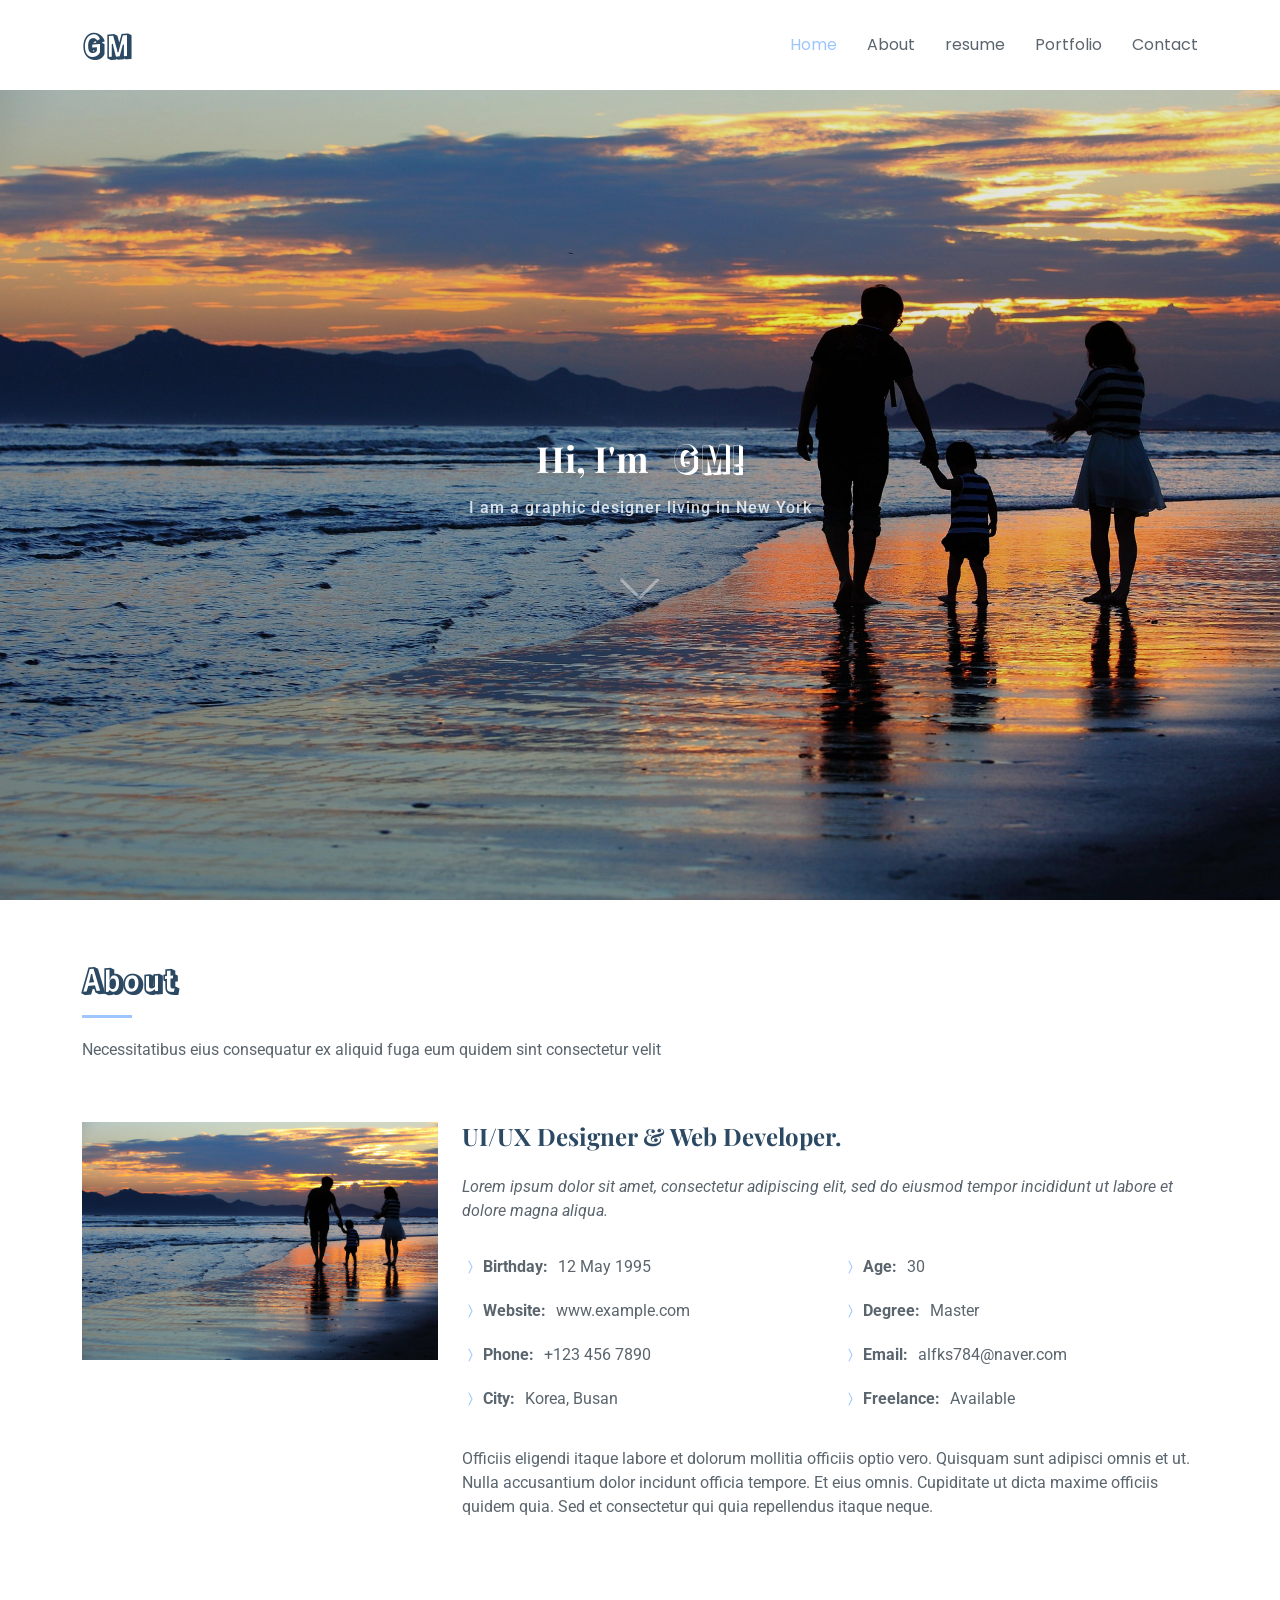
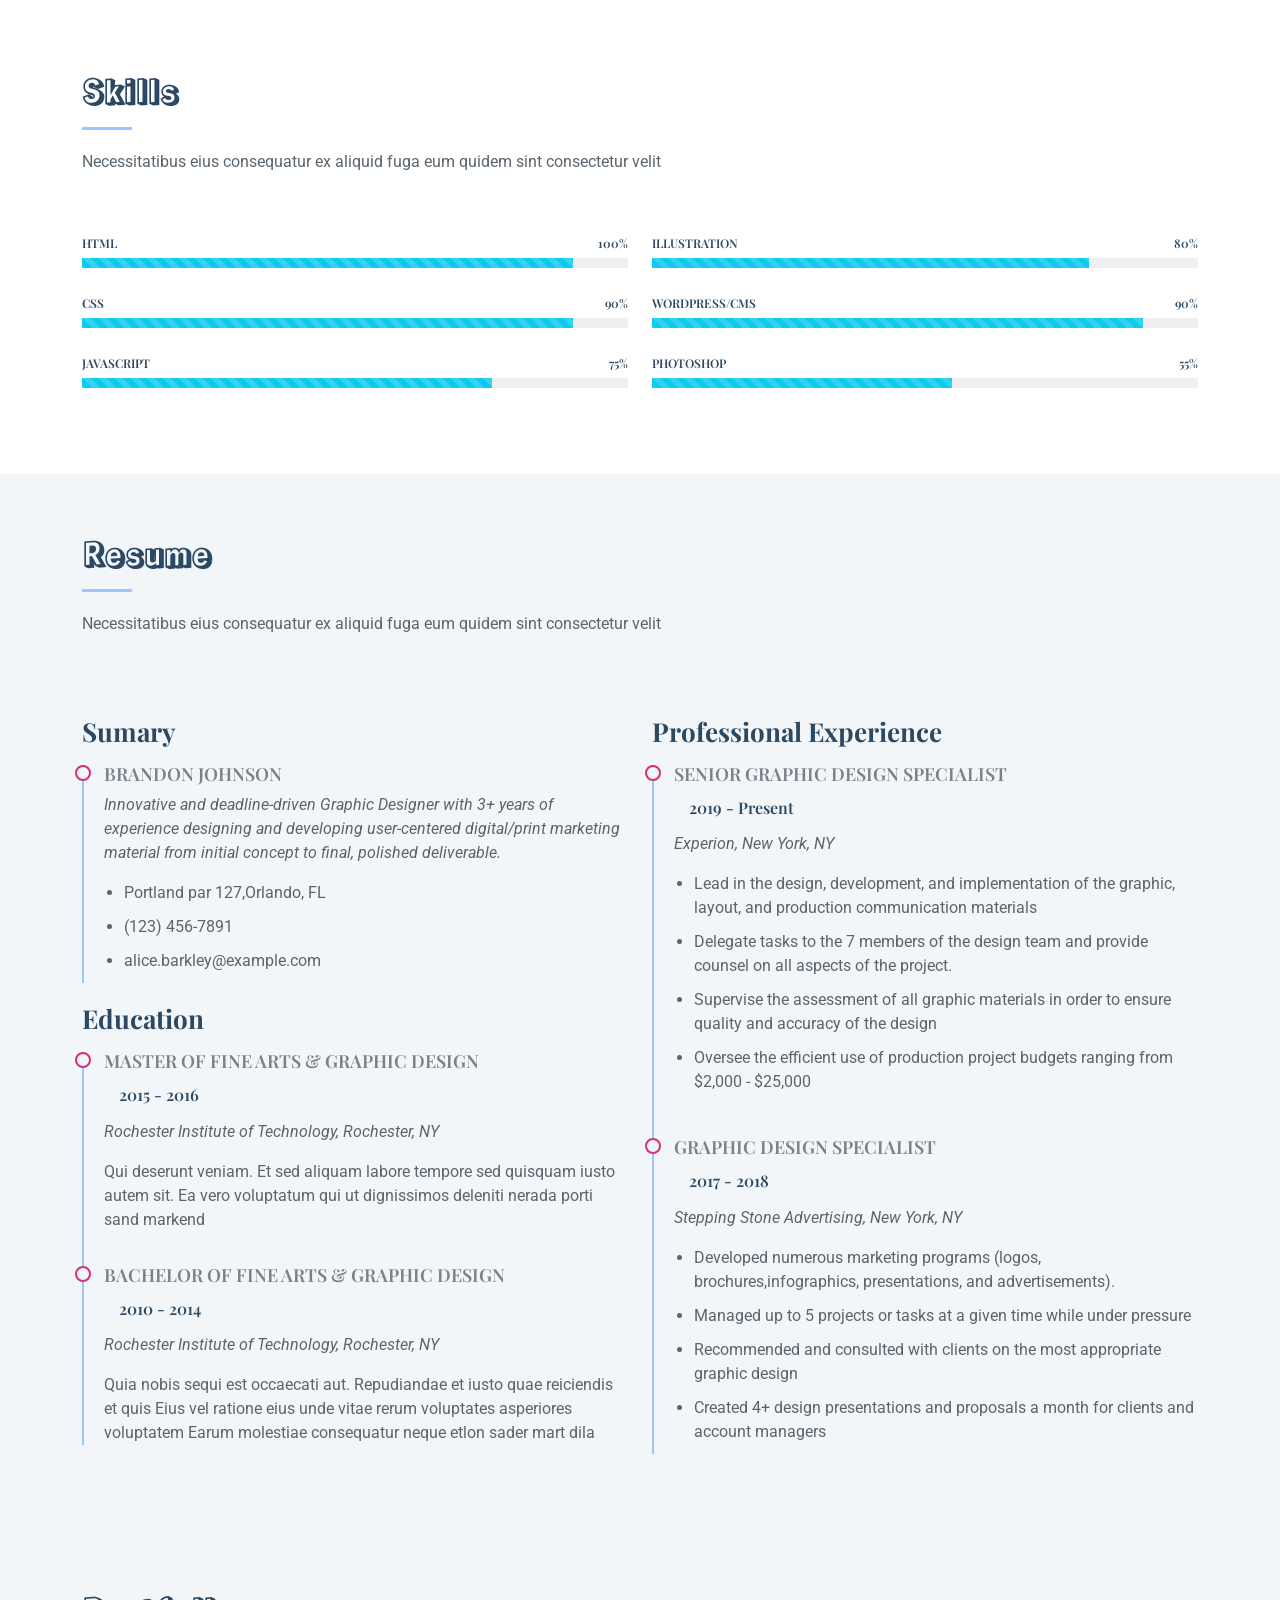
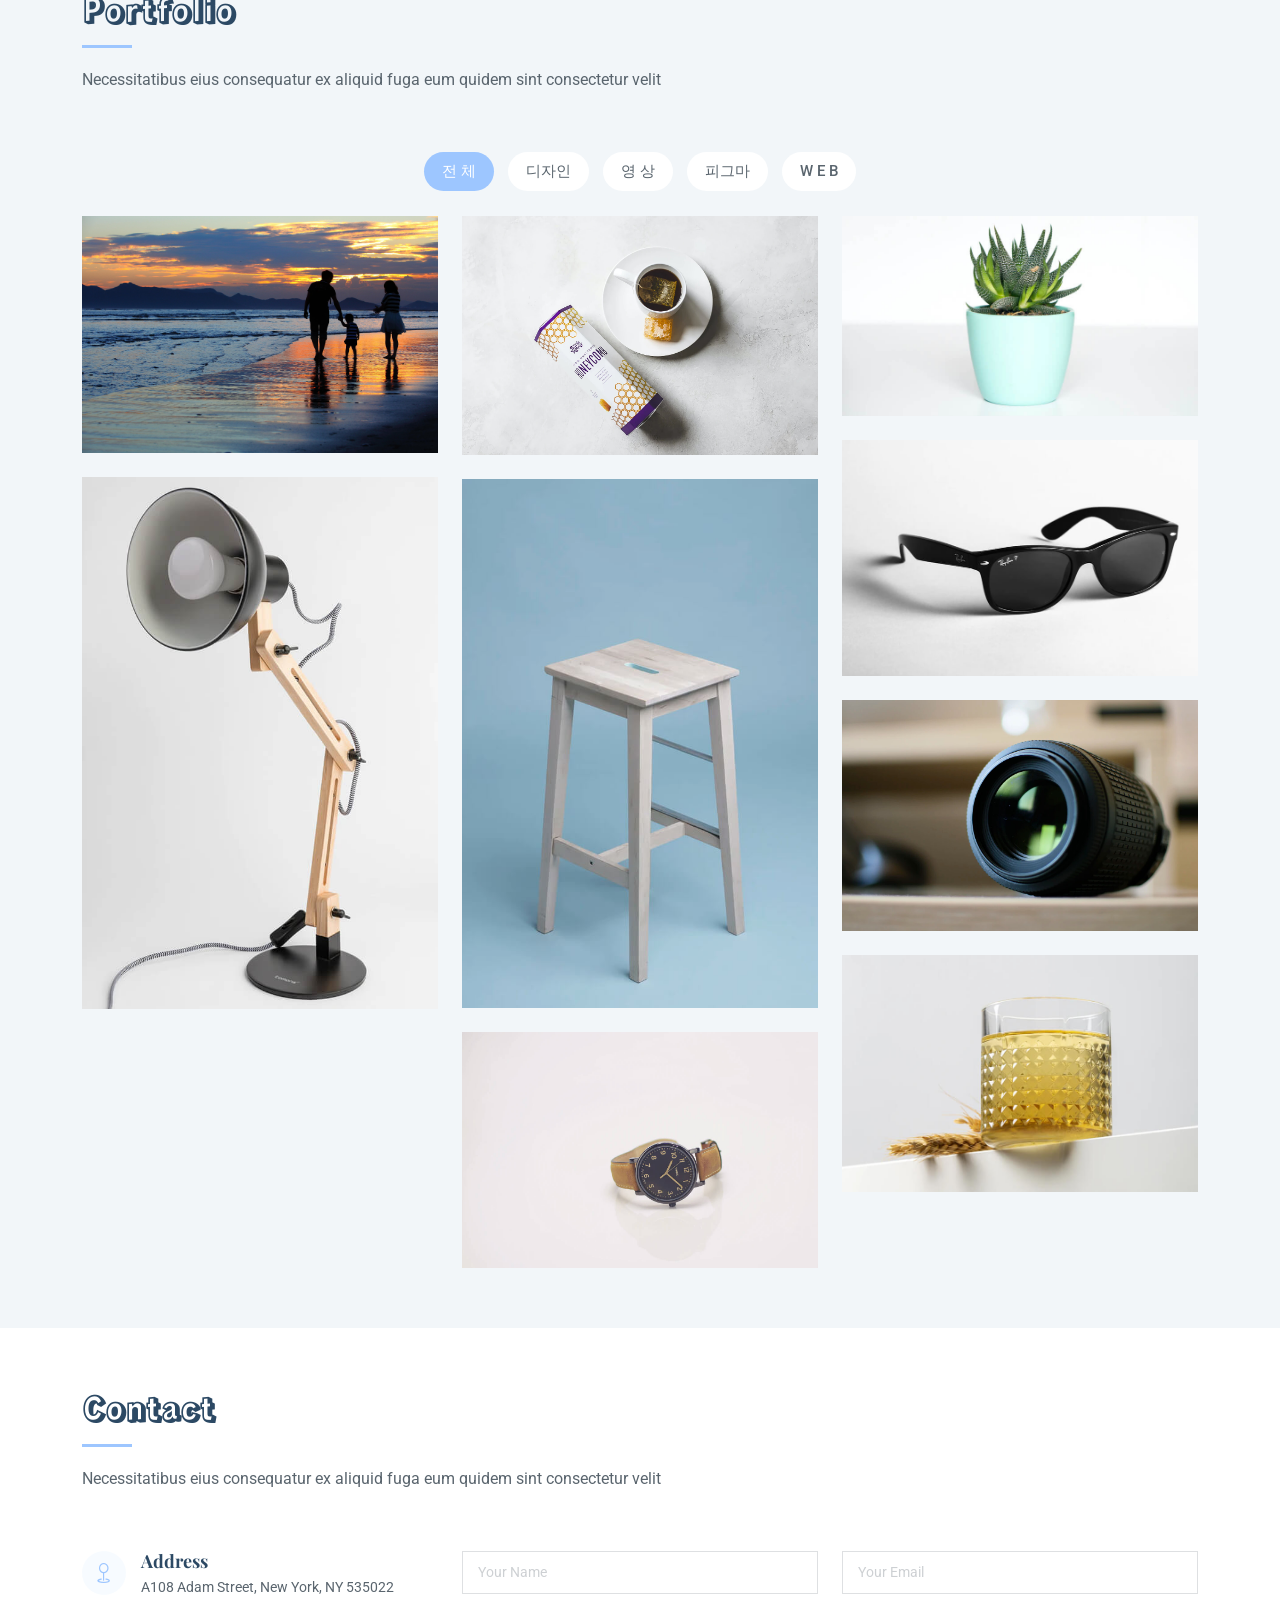
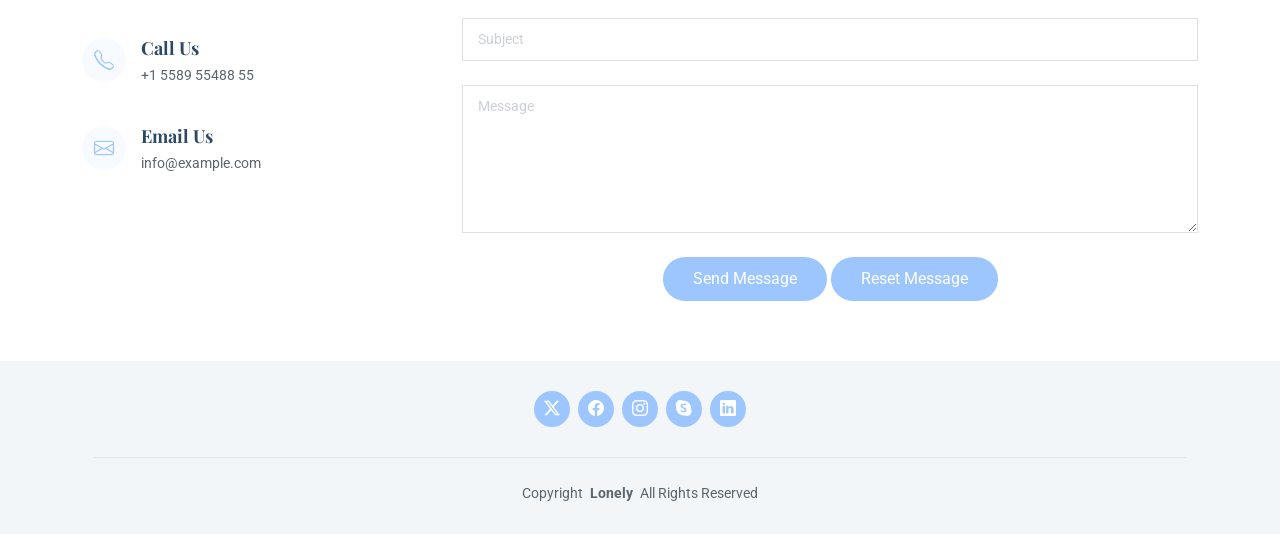
==== index.html @ bc147815 "Portfolio Portfolio" ====
<!DOCTYPE html>
<html lang="ko">

<head>
  <meta charset="utf-8">
  <meta content="width=device-width, initial-scale=1.0" name="viewport">

  <title>GM_Portfolio</title>
  <meta name="author" content="구미란">
  <meta name="description" content="안녕하세요. 디자인 영상 전문입니다.">
  <meta name="keywords" content="포트폴리오, html, css, 영상">
  <meta name="robots" content="noindex, nofollow">

  <!-- Favicons -->
  <link href="assets/img/favicon.ico" rel="icon">
  <link href="assets/img/apple-touch-icon.png" rel="apple-touch-icon">

  <!-- Fonts -->
  <link href="https://fonts.googleapis.com" rel="preconnect">
  <link href="https://fonts.gstatic.com" rel="preconnect" crossorigin>
  <link href="https://fonts.googleapis.com/css2?family=Roboto:ital,wght@0,100;0,300;0,400;0,500;0,700;0,900;1,100;1,300;1,400;1,500;1,700;1,900&family=Poppins:ital,wght@0,100;0,200;0,300;0,400;0,500;0,600;0,700;0,800;0,900;1,100;1,200;1,300;1,400;1,500;1,600;1,700;1,800;1,900&family=Playfair+Display:ital,wght@0,400;0,500;0,600;0,700;0,800;0,900;1,400;1,500;1,600;1,700;1,800;1,900&display=swap" rel="stylesheet">

  <!-- Vendor CSS Files -->
  <link href="assets/vendor/bootstrap/css/bootstrap.min.css" rel="stylesheet">
  <link href="assets/vendor/bootstrap-icons/bootstrap-icons.css" rel="stylesheet">
  <link href="assets/vendor/aos/aos.css" rel="stylesheet">
  <link href="assets/vendor/glightbox/css/glightbox.min.css" rel="stylesheet">
  <link href="assets/vendor/swiper/swiper-bundle.min.css" rel="stylesheet">

  <!-- Main CSS File -->
  <link href="assets/css/main.css" rel="stylesheet">

  
</head>

<body class="index-page">

  <header id="header" class="header d-flex align-items-center sticky-top">
    <div class="container-fluid container-xl position-relative d-flex align-items-center justify-content-between">

      <a href="index.html" class="logo d-flex align-items-center">
        <!-- Uncomment the line below if you also wish to use an image logo -->
        <!-- <img src="assets/img/logo.png" alt=""> -->
        <h1 class="sitename  rampart-one-regular-rm">GM</h1>
      </a>

      <nav id="navmenu" class="navmenu">
        <ul>
          <li><a href="#hero" class="active">Home</a></li>
          <li><a href="#about">About</a></li>
          <li><a href="#resume">resume</a></li>
          <li><a href="#portfolio">Portfolio</a></li>
          <!-- <li class="dropdown"><a href="#"><span>Dropdown</span> <i class="bi bi-chevron-down toggle-dropdown"></i></a>
            <ul>
              <li><a href="#">Dropdown 1</a></li>
              <li class="dropdown"><a href="#"><span>Deep Dropdown</span> <i class="bi bi-chevron-down toggle-dropdown"></i></a>
                <ul>
                  <li><a href="#">Deep Dropdown 1</a></li>
                  <li><a href="#">Deep Dropdown 2</a></li>
                  <li><a href="#">Deep Dropdown 3</a></li>
                  <li><a href="#">Deep Dropdown 4</a></li>
                  <li><a href="#">Deep Dropdown 5</a></li>
                </ul>
              </li>
              <li><a href="#">Dropdown 2</a></li>
              <li><a href="#">Dropdown 3</a></li>
              <li><a href="#">Dropdown 4</a></li>
            </ul>
          </li> -->
          <li><a href="#contact">Contact</a></li>
        </ul>
        <i class="mobile-nav-toggle d-xl-none bi bi-view-list"></i>
      </nav>

    </div>
  </header>

  <main class="main">

    <!-- Hero Section -->
    <section id="hero" class="hero section dark-background">

      <div class="container text-center" data-aos="fade-up" data-aos-delay="100">
        <h2>Hi, I'm <span class="ms-3  rampart-one-regular-rm">GM!</span></h2>
        <p>I am a graphic designer living in New York<br></p>
        <a href="#portfolio" class="btn-scroll" title="Scroll Down"><i class="bi bi-chevron-down"></i></a>
      </div>

    </section><!-- /Hero Section -->

    <!-- About Section -->
    <section id="about" class="about section">

      <!-- Section Title -->
      <div class="container section-title" data-aos="fade-up">
        <h2 class="rampart-one-regular-rm">About</h2>
        <p>Necessitatibus eius consequatur ex aliquid fuga eum quidem sint consectetur velit</p>
      </div><!-- End Section Title -->

      <div class="container" data-aos="fade-up" data-aos-delay="100">

        <div class="row gy-4 justify-content-center">
          <div class="col-lg-4">
            <img src="assets/img/해변.jpg" class="img-fluid" alt="">
          </div>
          <div class="col-lg-8 content">
            <h2>UI/UX Designer &amp; Web Developer.</h2>
            <p class="fst-italic py-3">
              Lorem ipsum dolor sit amet, consectetur adipiscing elit, sed do eiusmod tempor incididunt ut labore et dolore
              magna aliqua.
            </p>
            <div class="row">
              <div class="col-lg-6">
                <ul>
                  <li><i class="bi bi-chevron-compact-right"></i> <strong>Birthday:</strong> <span>12 May 1995</span></li>
                  <li><i class="bi bi-chevron-compact-right"></i> <strong>Website:</strong> <span>www.example.com</span></li>
                  <li><i class="bi bi-chevron-compact-right"></i> <strong>Phone:</strong> <span>+123 456 7890</span></li>
                  <li><i class="bi bi-chevron-compact-right"></i> <strong>City:</strong> <span>Korea, Busan</span></li>
                </ul>
              </div>
              <div class="col-lg-6">
                <ul>
                  <li><i class="bi bi-chevron-compact-right"></i> <strong>Age:</strong> <span>30</span></li>
                  <li><i class="bi bi-chevron-compact-right"></i> <strong>Degree:</strong> <span>Master</span></li>
                  <li><i class="bi bi-chevron-compact-right"></i> <strong>Email:</strong> <span>alfks784@naver.com</span></li>
                  <li><i class="bi bi-chevron-compact-right"></i> <strong>Freelance:</strong> <span>Available</span></li>
                </ul>
              </div>
            </div>
            <p class="py-3">
              Officiis eligendi itaque labore et dolorum mollitia officiis optio vero. Quisquam sunt adipisci omnis et ut. Nulla accusantium dolor incidunt officia tempore. Et eius omnis.
              Cupiditate ut dicta maxime officiis quidem quia. Sed et consectetur qui quia repellendus itaque neque.
            </p>
          </div>
        </div>

      </div>

    </section><!-- /About Section -->

    <!-- Skills Section -->
    <section id="skills" class="skills section">

      <!-- Section Title -->
      <div class="container section-title" data-aos="fade-up">
        <h2 class="rampart-one-regular-rm">Skills</h2>
        <p>Necessitatibus eius consequatur ex aliquid fuga eum quidem sint consectetur velit</p>
      </div><!-- End Section Title -->

      <div class="container" data-aos="fade-up" data-aos-delay="100">

        <div class="row skills-content skills-animation">

          <div class="col-lg-6">

            <div class="progress">
              <span class="skill"><span>HTML</span> <i class="val">100%</i></span>
              <div class="progress-bar-wrap">
                <div class="progress-bar bg-info progress-bar-striped progress-bar-animated" role="progressbar" aria-valuenow="90" aria-valuemin="0" aria-valuemax="100"></div>
              </div>
            </div><!-- End Skills Item -->

            <div class="progress">
              <span class="skill"><span>CSS</span> <i class="val">90%</i></span>
              <div class="progress-bar-wrap">
                <div class="progress-bar bg-info progress-bar-striped progress-bar-animated" role="progressbar" aria-valuenow="90" aria-valuemin="0" aria-valuemax="100"></div>
              </div>
            </div><!-- End Skills Item -->

            <div class="progress">
              <span class="skill"><span>JavaScript</span> <i class="val">75%</i></span>
              <div class="progress-bar-wrap">
                <div class="progress-bar bg-info progress-bar-striped progress-bar-animated" role="progressbar" aria-valuenow="75" aria-valuemin="0" aria-valuemax="100"></div>
              </div>
            </div><!-- End Skills Item -->

          </div>

          <div class="col-lg-6">

            <div class="progress">
              <span class="skill"><span>Illustration</span> <i class="val">80%</i></span>
              <div class="progress-bar-wrap">
                <div class="progress-bar bg-info progress-bar-striped progress-bar-animated" role="progressbar" aria-valuenow="80" aria-valuemin="0" aria-valuemax="100"></div>
              </div>
            </div><!-- End Skills Item -->

            <div class="progress">
              <span class="skill"><span>WordPress/CMS</span> <i class="val">90%</i></span>
              <div class="progress-bar-wrap">
                <div class="progress-bar bg-info progress-bar-striped progress-bar-animated" role="progressbar" aria-valuenow="90" aria-valuemin="0" aria-valuemax="100"></div>
              </div>
            </div><!-- End Skills Item -->

            <div class="progress">
              <span class="skill"><span>Photoshop</span> <i class="val">55%</i></span>
              <div class="progress-bar-wrap">
                <div class="progress-bar bg-info progress-bar-striped progress-bar-animated" role="progressbar" aria-valuenow="55" aria-valuemin="0" aria-valuemax="100"></div>
              </div>
            </div><!-- End Skills Item -->

            

          </div>

        </div>

      </div>

    </section><!-- /Skills Section -->

    <!-- Resume Section -->
    <section id="resume" class="resume section light-background">

      <!-- Section Title -->
      <div class="container section-title" data-aos="fade-up">
        <h2 class="rampart-one-regular-rm">Resume</h2>
        <p>Necessitatibus eius consequatur ex aliquid fuga eum quidem sint consectetur velit</p>
      </div><!-- End Section Title -->

      <div class="container">

        <div class="row">

          <div class="col-lg-6" data-aos="fade-up" data-aos-delay="100">
            <h3 class="resume-title">Sumary</h3>

            <div class="resume-item pb-0">
              <h4>Brandon Johnson</h4>
              <p><em>Innovative and deadline-driven Graphic Designer with 3+ years of experience designing and developing user-centered digital/print marketing material from initial concept to final, polished deliverable.</em></p>
              <ul>
                <li>Portland par 127,Orlando, FL</li>
                <li>(123) 456-7891</li>
                <li>alice.barkley@example.com</li>
              </ul>
            </div><!-- Edn Resume Item -->

            <h3 class="resume-title">Education</h3>
            <div class="resume-item">
              <h4>Master of Fine Arts &amp; Graphic Design</h4>
              <h5>2015 - 2016</h5>
              <p><em>Rochester Institute of Technology, Rochester, NY</em></p>
              <p>Qui deserunt veniam. Et sed aliquam labore tempore sed quisquam iusto autem sit. Ea vero voluptatum qui ut dignissimos deleniti nerada porti sand markend</p>
            </div><!-- Edn Resume Item -->

            <div class="resume-item">
              <h4>Bachelor of Fine Arts &amp; Graphic Design</h4>
              <h5>2010 - 2014</h5>
              <p><em>Rochester Institute of Technology, Rochester, NY</em></p>
              <p>Quia nobis sequi est occaecati aut. Repudiandae et iusto quae reiciendis et quis Eius vel ratione eius unde vitae rerum voluptates asperiores voluptatem Earum molestiae consequatur neque etlon sader mart dila</p>
            </div><!-- Edn Resume Item -->

          </div>

          <div class="col-lg-6" data-aos="fade-up" data-aos-delay="200">
            <h3 class="resume-title">Professional Experience</h3>
            <div class="resume-item">
              <h4>Senior graphic design specialist</h4>
              <h5>2019 - Present</h5>
              <p><em>Experion, New York, NY </em></p>
              <ul>
                <li>Lead in the design, development, and implementation of the graphic, layout, and production communication materials</li>
                <li>Delegate tasks to the 7 members of the design team and provide counsel on all aspects of the project. </li>
                <li>Supervise the assessment of all graphic materials in order to ensure quality and accuracy of the design</li>
                <li>Oversee the efficient use of production project budgets ranging from $2,000 - $25,000</li>
              </ul>
            </div><!-- Edn Resume Item -->

            <div class="resume-item">
              <h4>Graphic design specialist</h4>
              <h5>2017 - 2018</h5>
              <p><em>Stepping Stone Advertising, New York, NY</em></p>
              <ul>
                <li>Developed numerous marketing programs (logos, brochures,infographics, presentations, and advertisements).</li>
                <li>Managed up to 5 projects or tasks at a given time while under pressure</li>
                <li>Recommended and consulted with clients on the most appropriate graphic design</li>
                <li>Created 4+ design presentations and proposals a month for clients and account managers</li>
              </ul>
            </div><!-- Edn Resume Item -->

          </div>

        </div>

      </div>

    </section><!-- /Resume Section -->

    <!-- Portfolio Section -->
    <section id="portfolio" class="portfolio section light-background">

      <!-- Section Title -->
      <div class="container section-title" data-aos="fade-up">
        <h2 class="rampart-one-regular-rm">Portfolio</h2>
        <p>Necessitatibus eius consequatur ex aliquid fuga eum quidem sint consectetur velit</p>
      </div><!-- End Section Title -->

      <div class="container">

        <div class="isotope-layout" data-default-filter="*" data-layout="masonry" data-sort="original-order">

          <ul class="portfolio-filters isotope-filters" data-aos="fade-up" data-aos-delay="100">
            <li data-filter="*" class="filter-active">전 체</li>
            <li data-filter=".filter-app">디자인</li>
            <li data-filter=".filter-product">영 상</li>
            <li data-filter=".filter-branding">피그마</li>
            <li data-filter=".filter-web">W E B</li>
          </ul><!-- End Portfolio Filters -->

          <div class="row gy-4 isotope-container" data-aos="fade-up" data-aos-delay="200">

            <div class="col-lg-4 col-md-6 portfolio-item isotope-item filter-web">
              <img src="assets/img/해변.jpg" class="img-fluid" alt="">
              <div class="portfolio-info">
                <h4>디자인1</h4>
                <p>Lorem ipsum, dolor sit</p>
                
                <!-- <a href="assets/img/masonry-portfolio/masonry-portfolio-1.jpg" title="App 1" data-gallery="portfolio-gallery-app" class="glightbox preview-link"><i class="bi bi-zoom-in"></i></a> -->
                <a href="portfolio-details-1.html" title="More Details" class="details-link"><i class="bi bi-link-45deg"></i></a>
              </div>
            </div><!-- End Portfolio Item -->

            <div class="col-lg-4 col-md-6 portfolio-item isotope-item filter-product">
              <img src="assets/img/masonry-portfolio/masonry-portfolio-2.jpg" class="img-fluid" alt="">
              <div class="portfolio-info">
                <h4>영 상 1</h4>
                <p>Lorem ipsum, dolor sit</p>
                
                <a href="portfolio-details-1.html" title="More Details" class="details-link"><i class="bi bi-link-45deg"></i></a>
              </div>
            </div><!-- End Portfolio Item -->

            <div class="col-lg-4 col-md-6 portfolio-item isotope-item filter-branding">
              <img src="assets/img/masonry-portfolio/masonry-portfolio-3.jpg" class="img-fluid" alt="">
              <div class="portfolio-info">
                <h4>Branding 1</h4>
                <p>Lorem ipsum, dolor sit</p>
                <a href="assets/img/masonry-portfolio/masonry-portfolio-3.jpg" title="Branding 1" data-gallery="portfolio-gallery-branding" class="glightbox preview-link"><i class="bi bi-zoom-in"></i></a>
                <a href="portfolio-details.html" title="More Details" class="details-link"><i class="bi bi-link-45deg"></i></a>
              </div>
            </div><!-- End Portfolio Item -->

            <div class="col-lg-4 col-md-6 portfolio-item isotope-item filter-app">
              <img src="assets/img/masonry-portfolio/masonry-portfolio-4.jpg" class="img-fluid" alt="">
              <div class="portfolio-info">
                <h4>App 2</h4>
                <p>Lorem ipsum, dolor sit</p>
                <a href="assets/img/masonry-portfolio/masonry-portfolio-4.jpg" title="App 2" data-gallery="portfolio-gallery-app" class="glightbox preview-link"><i class="bi bi-zoom-in"></i></a>
                <a href="portfolio-details.html" title="More Details" class="details-link"><i class="bi bi-link-45deg"></i></a>
              </div>
            </div><!-- End Portfolio Item -->

            <div class="col-lg-4 col-md-6 portfolio-item isotope-item filter-product">
              <img src="assets/img/masonry-portfolio/masonry-portfolio-5.jpg" class="img-fluid" alt="">
              <div class="portfolio-info">
                <h4>영 상 2</h4>
                <p>Lorem ipsum, dolor sit</p>
                <a href="assets/img/masonry-portfolio/masonry-portfolio-5.jpg" title="Product 2" data-gallery="portfolio-gallery-product" class="glightbox preview-link"><i class="bi bi-zoom-in"></i></a>
                <a href="portfolio-details-3.html" title="More Details" class="details-link"><i class="bi bi-link-45deg"></i></a>
              </div>
            </div><!-- End Portfolio Item -->

            <div class="col-lg-4 col-md-6 portfolio-item isotope-item filter-branding">
              <img src="assets/img/masonry-portfolio/masonry-portfolio-6.jpg" class="img-fluid" alt="">
              <div class="portfolio-info">
                <h4>Branding 2</h4>
                <p>Lorem ipsum, dolor sit</p>
                <a href="assets/img/masonry-portfolio/masonry-portfolio-6.jpg" title="Branding 2" data-gallery="portfolio-gallery-branding" class="glightbox preview-link"><i class="bi bi-zoom-in"></i></a>
                <a href="portfolio-details.html" title="More Details" class="details-link"><i class="bi bi-link-45deg"></i></a>
              </div>
            </div><!-- End Portfolio Item -->

            <div class="col-lg-4 col-md-6 portfolio-item isotope-item filter-app">
              <img src="assets/img/masonry-portfolio/masonry-portfolio-7.jpg" class="img-fluid" alt="">
              <div class="portfolio-info">
                <h4>App 3</h4>
                <p>Lorem ipsum, dolor sit</p>
                <a href="assets/img/masonry-portfolio/masonry-portfolio-7.jpg" title="App 3" data-gallery="portfolio-gallery-app" class="glightbox preview-link"><i class="bi bi-zoom-in"></i></a>
                <a href="portfolio-details.html" title="More Details" class="details-link"><i class="bi bi-link-45deg"></i></a>
              </div>
            </div><!-- End Portfolio Item -->

            <div class="col-lg-4 col-md-6 portfolio-item isotope-item filter-product">
              <img src="assets/img/masonry-portfolio/masonry-portfolio-8.jpg" class="img-fluid" alt="">
              <div class="portfolio-info">
                <h4>Product 3</h4>
                <p>Lorem ipsum, dolor sit</p>
                <a href="assets/img/masonry-portfolio/masonry-portfolio-8.jpg" title="Product 3" data-gallery="portfolio-gallery-product" class="glightbox preview-link"><i class="bi bi-zoom-in"></i></a>
                <a href="portfolio-details.html" title="More Details" class="details-link"><i class="bi bi-link-45deg"></i></a>
              </div>
            </div><!-- End Portfolio Item -->

            <div class="col-lg-4 col-md-6 portfolio-item isotope-item filter-branding">
              <img src="assets/img/masonry-portfolio/masonry-portfolio-9.jpg" class="img-fluid" alt="">
              <div class="portfolio-info">
                <h4>Branding 3</h4>
                <p>Lorem ipsum, dolor sit</p>
                <a href="assets/img/masonry-portfolio/masonry-portfolio-9.jpg" title="Branding 2" data-gallery="portfolio-gallery-branding" class="glightbox preview-link"><i class="bi bi-zoom-in"></i></a>
                <a href="portfolio-details.html" title="More Details" class="details-link"><i class="bi bi-link-45deg"></i></a>
              </div>
            </div><!-- End Portfolio Item -->

          </div><!-- End Portfolio Container -->

        </div>

      </div>

    </section><!-- /Portfolio Section -->

    <!-- Contact Section -->
    <section id="contact" class="contact section">

      <!-- Section Title -->
      <div class="container section-title" data-aos="fade-up">
        <h2 class="rampart-one-regular-rm">Contact</h2>
        <p>Necessitatibus eius consequatur ex aliquid fuga eum quidem sint consectetur velit</p>
      </div><!-- End Section Title -->

      <div class="container" data-aos="fade" data-aos-delay="100">

        <div class="row gy-4">

          <div class="col-lg-4">
            <div class="info-item d-flex" data-aos="fade-up" data-aos-delay="200">
              <i class="bi bi-geo flex-shrink-0"></i>
              <div>
                <h3>Address</h3>
                <p>A108 Adam Street, New York, NY 535022</p>
              </div>
            </div><!-- End Info Item -->

            <div class="info-item d-flex" data-aos="fade-up" data-aos-delay="300">
              <i class="bi bi-telephone flex-shrink-0"></i>
              <div>
                <h3>Call Us</h3>
                <p>+1 5589 55488 55</p>
              </div>
            </div><!-- End Info Item -->

            <div class="info-item d-flex" data-aos="fade-up" data-aos-delay="400">
              <i class="bi bi-envelope flex-shrink-0"></i>
              <div>
                <h3>Email Us</h3>
                <p>info@example.com</p>
              </div>
            </div><!-- End Info Item -->

          </div>

          <div class="col-lg-8">
            <form action="#" method="post" class="php-email-form" data-aos="fade-up" data-aos-delay="200">
              <div class="row gy-4">

                <div class="col-md-6">
                  <input type="text" name="name" class="form-control" placeholder="Your Name" required="">
                </div>

                <div class="col-md-6 ">
                  <input type="email" class="form-control" name="email" placeholder="Your Email" required="">
                </div>

                <div class="col-md-12">
                  <input type="text" class="form-control" name="subject" placeholder="Subject" required="">
                </div>

                <div class="col-md-12">
                  <textarea class="form-control" name="message" rows="6" placeholder="Message" required=""></textarea>
                </div>

                <div class="col-md-12 text-center">
                  

                  <button type="submit">Send Message</button>
                  <button type="submit">Reset Message</button>
                </div>

              </div>
            </form>
          </div><!-- End Contact Form -->

        </div>

      </div>

    </section><!-- /Contact Section -->

  </main>

  <footer id="footer" class="footer light-background">
    <div class="container">
      <div class="social-links d-flex justify-content-center">
        <a href=""><i class="bi bi-twitter-x"></i></a>
        <a href=""><i class="bi bi-facebook"></i></a>
        <a href=""><i class="bi bi-instagram"></i></a>
        <a href=""><i class="bi bi-skype"></i></a>
        <a href=""><i class="bi bi-linkedin"></i></a>
      </div>
      <div class="container">
        <div class="copyright">
          <span>Copyright</span> <strong class="px-1 sitename">Lonely</strong> <span>All Rights Reserved</span>
        </div>
        
      </div>
    </div>
  </footer>

  <!-- Scroll Top -->
  <a href="#" id="scroll-top" class="scroll-top d-flex align-items-center justify-content-center"><i class="bi bi-cloud-arrow-up-fill"></i></a>

  <!-- Preloader -->
  <div id="preloader"></div>

  <!-- Vendor JS Files -->
  <script src="assets/vendor/bootstrap/js/bootstrap.bundle.min.js"></script>
  <script src="assets/vendor/php-email-form/validate.js"></script>
  <script src="assets/vendor/aos/aos.js"></script>
  <script src="assets/vendor/waypoints/noframework.waypoints.js"></script>
  <script src="assets/vendor/glightbox/js/glightbox.min.js"></script>
  <script src="assets/vendor/imagesloaded/imagesloaded.pkgd.min.js"></script>
  <script src="assets/vendor/isotope-layout/isotope.pkgd.min.js"></script>
  <script src="assets/vendor/swiper/swiper-bundle.min.js"></script>

  <!-- Main JS File -->
  <script src="assets/js/main.js"></script>

</body>

</html>
---- assets/css/main.css ----
@import url('https://fonts.googleapis.com/css2?family=Rampart+One&display=swap');

.rampart-one-regular-rm {
  font-family: "Rampart One", sans-serif;
  font-weight: 400;
  font-style: normal;
}



/* Fonts */
:root {
  --default-font: "Roboto",  system-ui, -apple-system, "Segoe UI", Roboto, "Helvetica Neue", Arial, "Noto Sans", "Liberation Sans", sans-serif, "Apple Color Emoji", "Segoe UI Emoji", "Segoe UI Symbol", "Noto Color Emoji";
  --heading-font: "Playfair Display",  sans-serif;
  --nav-font: "Poppins",  sans-serif;
}

/* Global Colors - The following color variables are used throughout the website. Updating them here will change the color scheme of the entire website */
:root { 
  --background-color: #ffffff; /* Background color for the entire website, including individual sections */
  --default-color: #5a656e; /* Default color used for the majority of the text content across the entire website */
  --default-color-rm: #9dc6ff;
  --heading-color: #2c4964; /* Color for headings, subheadings and title throughout the website */
  --heading-color-rm: #9dc6ff;
  --accent-color-rm1: #ffe100;
  --accent-color-rm: #9dc6ff;
  --accent-color: #d43076; /* Accent color that represents your brand on the website. It's used for buttons, links, and other elements that need to stand out */
  --surface-color: #ffffff; /* The surface color is used as a background of boxed elements within sections, such as cards, icon boxes, or other elements that require a visual separation from the global background. */
  --contrast-color: #ffffff; /* Contrast color for text, ensuring readability against backgrounds of accent, heading, or default colors. */
  --contrast-color-rm: #ffe100;
}

/* Nav Menu Colors - The following color variables are used specifically for the navigation menu. They are separate from the global colors to allow for more customization options */
:root {
  --nav-color: #5a656e;  /* The default color of the main navmenu links */
  --nav-color-rm: #9dc6ff;
  --nav-hover-color: #d43076; /* Applied to main navmenu links when they are hovered over or active */
  --nav-hover-color-rm: #9dc6ff;
  --nav-mobile-background-color: #ffffff; /* Used as the background color for mobile navigation menu */
  --nav-dropdown-background-color: #ffffff; /* Used as the background color for dropdown items that appear when hovering over primary navigation items */
  --nav-dropdown-color: #5a656e; /* Used for navigation links of the dropdown items in the navigation menu. */
  --nav-dropdown-hover-color: #d43076; /* Similar to --nav-hover-color, this color is applied to dropdown navigation links when they are hovered over. */
  --nav-dropdown-hover-color-rm: #9dc6ff;
}

/* Color Presets - These classes override global colors when applied to any section or element, providing reuse of the sam color scheme. */

.light-background {
  --background-color: #f2f6f9;
  --surface-color: #ffffff;
}

.dark-background {
  --background-color: #060606;
  --default-color: #ffffff;
  --heading-color: #ffffff;
  --surface-color: #252525;
  --contrast-color: #ffffff;
}

/* Smooth scroll */
:root {
  scroll-behavior: smooth;
}

/*--------------------------------------------------------------
# General Styling & Shared Classes
--------------------------------------------------------------*/
body {
  color: var(--default-color);
  background-color: var(--background-color);
  font-family: var(--default-font);
}

a {
  color: var(--accent-color);
  text-decoration: none;
  transition: 0.3s;
}

a:hover {
  color: color-mix(in srgb, var(--accent-color), transparent 25%);
  text-decoration: none;
}

h1,
h2,
h3,
h4,
h5,
h6 {
  color: var(--heading-color);
  font-family: var(--heading-font);
}

/* PHP Email Form Messages
------------------------------*/
.php-email-form .error-message {
  display: none;
  background: #df1529;
  color: #ffffff;
  text-align: left;
  padding: 15px;
  margin-bottom: 24px;
  font-weight: 600;
}

.php-email-form .sent-message {
  display: none;
  color: #ffffff;
  background: #059652;
  text-align: center;
  padding: 15px;
  margin-bottom: 24px;
  font-weight: 600;
}

.php-email-form .loading {
  display: none;
  background: var(--surface-color);
  text-align: center;
  padding: 15px;
  margin-bottom: 24px;
}

.php-email-form .loading:before {
  content: "";
  display: inline-block;
  border-radius: 50%;
  width: 24px;
  height: 24px;
  margin: 0 10px -6px 0;
  border: 3px solid var(--accent-color);
  border-top-color: var(--surface-color);
  animation: php-email-form-loading 1s linear infinite;
}

@keyframes php-email-form-loading {
  0% {
    transform: rotate(0deg);
  }

  100% {
    transform: rotate(360deg);
  }
}

/*--------------------------------------------------------------
# Global Header
--------------------------------------------------------------*/
.header {
  color: var(--default-color);
  background-color: var(--background-color);
  padding: 15px 0;
  transition: all 0.5s;
  z-index: 997;
}

.header .logo {
  line-height: 1;
}

.header .logo img {
  max-height: 32px;
  margin-right: 8px;
}

.header .logo h1 {
  font-size: 30px;
  margin: 0;
  font-weight: 700;
  color: var(--heading-color);
}

.scrolled .header {
  box-shadow: 0px 0 18px rgba(0, 0, 0, 0.1);
}

/*--------------------------------------------------------------
# Navigation Menu
--------------------------------------------------------------*/
/* Navmenu - Desktop */
@media (min-width: 1200px) {
  .navmenu {
    padding: 0;
  }

  .navmenu ul {
    margin: 0;
    padding: 0;
    display: flex;
    list-style: none;
    align-items: center;
  }

  .navmenu li {
    position: relative;
  }

  .navmenu a,
  .navmenu a:focus {
    color: var(--nav-color);
    padding: 18px 15px;
    font-size: 16px;
    font-family: var(--nav-font);
    font-weight: 400;
    display: flex;
    align-items: center;
    justify-content: space-between;
    white-space: nowrap;
    transition: 0.3s;
  }

  .navmenu a i,
  .navmenu a:focus i {
    font-size: 12px;
    line-height: 0;
    margin-left: 5px;
    transition: 0.3s;
  }

  .navmenu li:last-child a {
    padding-right: 0;
  }

  .navmenu li:hover>a,
  .navmenu .active,
  .navmenu .active:focus {
    color: var(--nav-hover-color-rm);
  }

  .navmenu .dropdown ul {
    margin: 0;
    padding: 10px 0;
    background: var(--nav-dropdown-background-color);
    display: block;
    position: absolute;
    visibility: hidden;
    left: 14px;
    top: 130%;
    opacity: 0;
    transition: 0.3s;
    border-radius: 4px;
    z-index: 99;
    box-shadow: 0px 0px 30px rgba(0, 0, 0, 0.1);
  }

  .navmenu .dropdown ul li {
    min-width: 200px;
  }

  .navmenu .dropdown ul a {
    padding: 10px 20px;
    font-size: 15px;
    text-transform: none;
    color: var(--nav-dropdown-color);
  }

  .navmenu .dropdown ul a i {
    font-size: 12px;
  }

  .navmenu .dropdown ul a:hover,
  .navmenu .dropdown ul .active:hover,
  .navmenu .dropdown ul li:hover>a {
    color: var(--nav-dropdown-hover-color);
  }

  .navmenu .dropdown:hover>ul {
    opacity: 1;
    top: 100%;
    visibility: visible;
  }

  .navmenu .dropdown .dropdown ul {
    top: 0;
    left: -90%;
    visibility: hidden;
  }

  .navmenu .dropdown .dropdown:hover>ul {
    opacity: 1;
    top: 0;
    left: -100%;
    visibility: visible;
  }
}

/* Navmenu - Mobile */
@media (max-width: 1199px) {
  .mobile-nav-toggle {
    color: var(--nav-color);
    font-size: 28px;
    line-height: 0;
    margin-right: 10px;
    cursor: pointer;
    transition: color 0.3s;
  }

  .navmenu {
    padding: 0;
    z-index: 9997;
  }

  .navmenu ul {
    display: none;
    list-style: none;
    position: absolute;
    inset: 60px 20px 20px 20px;
    padding: 10px 0;
    margin: 0;
    border-radius: 6px;
    background-color: var(--nav-mobile-background-color);
    overflow-y: auto;
    transition: 0.3s;
    z-index: 9998;
    box-shadow: 0px 0px 30px rgba(0, 0, 0, 0.1);
  }

  .navmenu a,
  .navmenu a:focus {
    color: var(--nav-dropdown-color);
    padding: 10px 20px;
    font-family: var(--nav-font);
    font-size: 17px;
    font-weight: 500;
    display: flex;
    align-items: center;
    justify-content: space-between;
    white-space: nowrap;
    transition: 0.3s;
  }

  .navmenu a i,
  .navmenu a:focus i {
    font-size: 12px;
    line-height: 0;
    margin-left: 5px;
    width: 30px;
    height: 30px;
    display: flex;
    align-items: center;
    justify-content: center;
    border-radius: 50%;
    transition: 0.3s;
    background-color: color-mix(in srgb, var(--accent-color), transparent 90%);
  }

  .navmenu a i:hover,
  .navmenu a:focus i:hover {
    background-color: var(--accent-color);
    color: var(--contrast-color);
  }

  .navmenu a:hover,
  .navmenu .active,
  .navmenu .active:focus {
    color: var(--nav-dropdown-hover-color);
  }

  .navmenu .active i,
  .navmenu .active:focus i {
    background-color: var(--accent-color);
    color: var(--contrast-color);
    transform: rotate(180deg);
  }

  .navmenu .dropdown ul {
    position: static;
    display: none;
    z-index: 99;
    padding: 10px 0;
    margin: 10px 20px;
    background-color: var(--nav-dropdown-background-color);
    border: 1px solid color-mix(in srgb, var(--default-color), transparent 90%);
    box-shadow: none;
    transition: all 0.5s ease-in-out;
  }

  .navmenu .dropdown ul ul {
    background-color: rgba(33, 37, 41, 0.1);
  }

  .navmenu .dropdown>.dropdown-active {
    display: block;
    background-color: rgba(33, 37, 41, 0.03);
  }

  .mobile-nav-active {
    overflow: hidden;
  }

  .mobile-nav-active .mobile-nav-toggle {
    color: #fff;
    position: absolute;
    font-size: 32px;
    top: 15px;
    right: 15px;
    margin-right: 0;
    z-index: 9999;
  }

  .mobile-nav-active .navmenu {
    position: fixed;
    overflow: hidden;
    inset: 0;
    background: rgba(33, 37, 41, 0.8);
    transition: 0.3s;
  }

  .mobile-nav-active .navmenu>ul {
    display: block;
  }
}

/*--------------------------------------------------------------
# Global Footer
--------------------------------------------------------------*/
.footer {
  color: var(--default-color);
  background-color: var(--background-color);
  font-size: 14px;
  text-align: center;
  padding: 30px 0;
  position: relative;
}

.footer h3 {
  font-size: 36px;
  font-weight: 700;
  position: relative;
  padding: 0;
  margin: 0 0 15px 0;
}

.footer p {
  font-size: 15;
  font-style: italic;
  padding: 0;
  margin: 0 0 30px 0;
}

.footer .social-links {
  margin: 0 0 30px 0;
}

.footer .social-links a {
  font-size: 16px;
  display: flex;
  align-items: center;
  justify-content: center;
  background: var(--accent-color-rm);
  color: var(--contrast-color);
  line-height: 1;
  margin: 0 4px;
  border-radius: 50%;
  text-align: center;
  width: 36px;
  height: 36px;
  transition: 0.3s;
}

.footer .social-links a:hover {
  background: color-mix(in srgb, var(--accent-color-rm), transparent 20%);
  text-decoration: none;
}

.footer .copyright {
  padding-top: 25px;
  border-top: 1px solid color-mix(in srgb, var(--default-color), transparent 90%);
}

.footer .credits {
  font-size: 13px;
  padding-top: 5px;
}

/*--------------------------------------------------------------
# Preloader
--------------------------------------------------------------*/
#preloader {
  position: fixed;
  inset: 0;
  z-index: 999999;
  overflow: hidden;
  background: var(--background-color);
  transition: all 0.6s ease-out;
}

#preloader:before {
  content: "";
  position: fixed;
  top: calc(50% - 30px);
  left: calc(50% - 30px);
  border: 6px solid #ffffff;
  border-color: var(--accent-color) transparent var(--accent-color) transparent;
  border-radius: 50%;
  width: 60px;
  height: 60px;
  animation: animate-preloader 1.5s linear infinite;
}

@keyframes animate-preloader {
  0% {
    transform: rotate(0deg);
  }

  100% {
    transform: rotate(360deg);
  }
}

/*--------------------------------------------------------------
# Scroll Top Button
--------------------------------------------------------------*/
.scroll-top {
  position: fixed;
  visibility: hidden;
  opacity: 0;
  right: 15px;
  bottom: 15px;

  z-index: 99999;
  background-color: var(--accent-color-rm);
  width: 40px;
  height: 40px;
  border-radius: 50%;
  transition: all 0.4s;
}

.scroll-top i {
  font-size: 24px;
  color: var(--contrast-color);
  line-height: 0;
}

.scroll-top:hover {
  background-color: color-mix(in srgb, var(--accent-color-rm), transparent 20%);
  color: var(--contrast-color);
}

.scroll-top.active {
  visibility: visible;
  opacity: 1;
}

/*--------------------------------------------------------------
# Disable aos animation delay on mobile devices
--------------------------------------------------------------*/
@media screen and (max-width: 768px) {
  [data-aos-delay] {
    transition-delay: 0 !important;
  }
}

/*--------------------------------------------------------------
# Global Page Titles & Breadcrumbs
--------------------------------------------------------------*/
.page-title {
  color: var(--default-color);
  background-color: var(--background-color);
  padding: 25px 0;
  position: relative;
}

.page-title h1 {
  font-size: 24px;
  font-weight: 700;
}

.page-title .breadcrumbs ol {
  display: flex;
  flex-wrap: wrap;
  list-style: none;
  padding: 0;
  margin: 0;
  font-size: 14px;
  font-weight: 400;
}

.page-title .breadcrumbs ol li+li {
  padding-left: 10px;
}

.page-title .breadcrumbs ol li+li::before {
  content: "/";
  display: inline-block;
  padding-right: 10px;
  color: color-mix(in srgb, var(--default-color), transparent 70%);
}

/*--------------------------------------------------------------
# Global Sections
--------------------------------------------------------------*/
section,
.section {
  color: var(--default-color);
  background-color: var(--background-color);
  padding: 60px 0;
  scroll-margin-top: 90px;
  overflow: clip;
}

@media (max-width: 1199px) {

  section,
  .section {
    scroll-margin-top: 66px;
  }
}

/*--------------------------------------------------------------
# Global Section Titles
--------------------------------------------------------------*/
.section-title {
  padding-bottom: 60px;
  position: relative;
}

.section-title h2 {
  font-size: 32px;
  font-weight: 700;
  margin-bottom: 20px;
  padding-bottom: 20px;
  position: relative;
}

.section-title h2:after {
  content: "";
  position: absolute;
  display: block;
  width: 50px;
  height: 3px;
  background: var(--accent-color-rm);
  left: 0;
  right: 0;
  bottom: 0;
}

.section-title p {
  margin-bottom: 0;
}

/*--------------------------------------------------------------
# Hero Section
--------------------------------------------------------------*/
.hero {
  background: url(../img/해변.jpg) top center no-repeat;
  background-size: cover;
  width: 100%;
  min-height: 90vh;
  position: relative;
  padding: 120px 0 60px 0;
  display: flex;
  align-items: center;
  justify-content: center;
}

.hero:before {
  content: "";
  background: color-mix(in srgb, var(--background-color), transparent 90%);
  position: absolute;
  inset: 0;
  z-index: 2;
}

.hero img {
  position: absolute;
  inset: 0;
  display: block;
  width: 100%;
  height: 100%;
  object-fit: cover;
  z-index: 1;
}

.hero .container {
  position: relative;
  z-index: 3;
}

.hero h2 {
  margin: 0;
  font-size: 36px;
  font-weight: 700;
  line-height: 56px;
}

.hero p {
  color: color-mix(in srgb, var(--default-color), transparent 20%);
  margin: 10px 0 0 0;
  font-size: 16px;
  font-weight: 500;
  letter-spacing: 1px;
}

@media (max-width: 640px) {
  .hero h1 {
    font-size: 30px;
    line-height: 36px;
  }
}

.hero .btn-scroll {
  transition: 0.4s;
  color: color-mix(in srgb, var(--default-color), transparent 60%);
  display: block;
  margin-top: 30px;
  animation: btn-up-down 1s ease-in-out infinite alternate-reverse both;
}

.hero .btn-scroll i {
  font-size: 48px;
}

.hero .btn-scroll:hover {
  color: var(--accent-color);
}

@keyframes btn-up-down {
  0% {
    transform: translateY(5px);
  }

  100% {
    transform: translateY(-5px);
  }
}

/*--------------------------------------------------------------
# About Section
--------------------------------------------------------------*/
.about .content h2 {
  font-weight: 700;
  font-size: 24px;
}

.about .content ul {
  list-style: none;
  padding: 0;
}

.about .content ul li {
  margin-bottom: 20px;
  display: flex;
  align-items: center;
}

.about .content ul strong {
  margin-right: 10px;
}

.about .content ul i {
  font-size: 16px;
  margin-right: 5px;
  color: var(--accent-color-rm);
  line-height: 0;
}

/*--------------------------------------------------------------
# Skills Section
--------------------------------------------------------------*/
.skills .progress {
  height: 60px;
  display: block;
  background: none;
  border-radius: 0;
}

.skills .progress .skill {
  color: var(--heading-color);
  padding: 0;
  margin: 0 0 6px 0;
  text-transform: uppercase;
  display: block;
  font-weight: 600;
  font-family: var(--heading-font);
}

.skills .progress .skill .val {
  float: right;
  font-style: normal;
}

.skills .progress-bar-wrap {
  background: color-mix(in srgb, var(--default-color), transparent 90%);
  height: 10px;
}

.skills .progress-bar {
  width: 1px;
  height: 10px;
  transition: 0.9s;
  background-color: var(--accent-color);
}

/*--------------------------------------------------------------
# Resume Section
--------------------------------------------------------------*/
.resume .resume-title {
  color: var(--heading-color);
  font-size: 26px;
  font-weight: 700;
  margin-top: 20px;
  margin-bottom: 20px;
}

.resume .resume-item {
  padding: 0 0 20px 20px;
  margin-top: -2px;
  border-left: 2px solid var(--accent-color-rm);
  position: relative;
}

.resume .resume-item h4 {
  line-height: 18px;
  font-size: 18px;
  font-weight: 600;
  text-transform: uppercase;
  color: color-mix(in srgb, var(--default-color), transparent 20%);
  margin-bottom: 10px;
}

.resume .resume-item h5 {
  font-size: 16px;
  padding: 5px 15px;
  display: inline-block;
  font-weight: 600;
  margin-bottom: 10px;
}

.resume .resume-item ul {
  padding-left: 20px;
}

.resume .resume-item ul li {
  padding-bottom: 10px;
}

.resume .resume-item:last-child {
  padding-bottom: 0;
}

.resume .resume-item::before {
  content: "";
  position: absolute;
  width: 16px;
  height: 16px;
  border-radius: 50px;
  left: -9px;
  top: 0;
  background: var(--background-color);
  border: 2px solid var(--accent-color);
}

/*--------------------------------------------------------------
# Services Section
--------------------------------------------------------------*/
.services .service-item {
  background-color: var(--surface-color);
  box-shadow: 0px 0 25px 0 rgba(0, 0, 0, 0.1);
  padding: 50px 30px;
  transition: all 0.3s ease-in-out;
  height: 100%;
  position: relative;
  z-index: 1;
}

.services .service-item:before {
  content: "";
  position: absolute;
  background: var(--accent-color-rm);
  inset: 100% 0 0 0;
  transition: all 0.3s;
  z-index: -1;
}

.services .service-item .icon {
  margin-bottom: 10px;
}

.services .service-item .icon i {
  color: var(--accent-color);
  font-size: 36px;
  transition: ease-in-out 0.3s;
}

.services .service-item h4 {
  font-weight: 700;
  margin-bottom: 15px;
  font-size: 20px;
}

.services .service-item h4 a {
  color: var(--heading-color);
  transition: ease-in-out 0.3s;
}

.services .service-item p {
  line-height: 24px;
  font-size: 14px;
  margin-bottom: 0;
  transition: ease-in-out 0.3s;
}

.services .service-item:hover h4 a,
.services .service-item:hover .icon i,
.services .service-item:hover p {
  color: var(--contrast-color);
}

.services .service-item:hover:before {
  background: var(--accent-color);
  inset: 0;
  border-radius: 0px;
}

/*--------------------------------------------------------------
# Portfolio Section
--------------------------------------------------------------*/
.portfolio .portfolio-filters {
  padding: 0;
  margin: 0 auto 20px auto;
  list-style: none;
  text-align: center;
}

.portfolio .portfolio-filters li {
  background-color: var(--surface-color);
  cursor: pointer;
  display: inline-block;
  padding: 12px 18px 12px 18px;
  margin: 0 5px;
  font-size: 15px;
  font-weight: 500;
  line-height: 1;
  margin-bottom: 5px;
  border-radius: 50px;
  transition: all 0.3s ease-in-out;
}

.portfolio .portfolio-filters li:hover,
.portfolio .portfolio-filters li.filter-active {
  color: var(--contrast-color);
  background-color: var(--accent-color-rm);
}

.portfolio .portfolio-filters li:first-child {
  margin-left: 0;
}

.portfolio .portfolio-filters li:last-child {
  margin-right: 0;
}

@media (max-width: 575px) {
  .portfolio .portfolio-filters li {
    font-size: 14px;
    margin: 0 0 10px 0;
  }
}

.portfolio .portfolio-item {
  position: relative;
  overflow: hidden;
}

.portfolio .portfolio-item .portfolio-info {
  opacity: 0;
  position: absolute;
  left: 12px;
  right: 12px;
  bottom: -100%;
  z-index: 3;
  transition: all ease-in-out 0.5s;
  background: color-mix(in srgb, var(--surface-color), transparent 10%);
  padding: 15px;
}

.portfolio .portfolio-item .portfolio-info h4 {
  font-size: 18px;
  font-weight: 600;
  padding-right: 50px;
}

.portfolio .portfolio-item .portfolio-info p {
  color: color-mix(in srgb, var(--default-color), transparent 30%);
  font-size: 14px;
  margin-bottom: 0;
  padding-right: 50px;
}

.portfolio .portfolio-item .portfolio-info .preview-link,
.portfolio .portfolio-item .portfolio-info .details-link {
  position: absolute;
  right: 50px;
  font-size: 24px;
  top: calc(50% - 14px);
  color: color-mix(in srgb, var(--default-color), transparent 30%);
  transition: 0.3s;
  line-height: 0;
}

.portfolio .portfolio-item .portfolio-info .preview-link:hover,
.portfolio .portfolio-item .portfolio-info .details-link:hover {
  color: var(--accent-color);
}

.portfolio .portfolio-item .portfolio-info .details-link {
  right: 14px;
  font-size: 28px;
}

.portfolio .portfolio-item:hover .portfolio-info {
  opacity: 1;
  bottom: 0;
}

/*--------------------------------------------------------------
# Testimonials Section
--------------------------------------------------------------*/
.testimonials .testimonials-carousel,
.testimonials .testimonials-slider {
  overflow: hidden;
}

.testimonials .testimonial-item {
  box-sizing: content-box;
  min-height: 320px;
}

.testimonials .testimonial-item .testimonial-img {
  width: 90px;
  border-radius: 50%;
  margin: -40px 0 0 40px;
  position: relative;
  z-index: 2;
  border: 6px solid var(--background-color);
}

.testimonials .testimonial-item h3 {
  font-size: 18px;
  font-weight: bold;
  margin: 10px 0 5px 45px;
}

.testimonials .testimonial-item h4 {
  font-size: 14px;
  color: color-mix(in srgb, var(--default-color), transparent 20%);
  margin: 0 0 0 45px;
}

.testimonials .testimonial-item .quote-icon-left,
.testimonials .testimonial-item .quote-icon-right {
  color: color-mix(in srgb, var(--accent-color), transparent 50%);
  font-size: 26px;
  line-height: 0;
}

.testimonials .testimonial-item .quote-icon-left {
  display: inline-block;
  left: -5px;
  position: relative;
}

.testimonials .testimonial-item .quote-icon-right {
  display: inline-block;
  right: -5px;
  position: relative;
  top: 10px;
  transform: scale(-1, -1);
}

.testimonials .testimonial-item p {
  font-style: italic;
  margin: 0 15px 0 15px;
  padding: 20px 20px 60px 20px;
  background: color-mix(in srgb, var(--default-color), transparent 97%);
  position: relative;
  border-radius: 6px;
  position: relative;
  z-index: 1;
}

.testimonials .swiper-wrapper {
  height: auto;
}

.testimonials .swiper-pagination {
  margin-top: 20px;
  position: relative;
}

.testimonials .swiper-pagination .swiper-pagination-bullet {
  width: 12px;
  height: 12px;
  background-color: var(--background-color);
  opacity: 1;
  border: 1px solid var(--accent-color);
}

.testimonials .swiper-pagination .swiper-pagination-bullet-active {
  background-color: var(--accent-color);
}

/*--------------------------------------------------------------
# Contact Section
--------------------------------------------------------------*/
.contact .info-item+.info-item {
  margin-top: 40px;
}

.contact .info-item i {
  color: var(--accent-color-rm);
  background: color-mix(in srgb, var(--accent-color-rm), transparent 92%);
  font-size: 20px;
  width: 44px;
  height: 44px;
  display: flex;
  justify-content: center;
  align-items: center;
  border-radius: 50px;
  transition: all 0.3s ease-in-out;
  margin-right: 15px;
}

.contact .info-item h3 {
  padding: 0;
  font-size: 18px;
  font-weight: 700;
  margin-bottom: 5px;
}

.contact .info-item p {
  padding: 0;
  margin-bottom: 0;
  font-size: 14px;
}

.contact .info-item:hover i {
  background: var(--accent-color);
  color: var(--contrast-color);
}

.contact .php-email-form {
  height: 100%;
}

.contact .php-email-form input[type=text],
.contact .php-email-form input[type=email],
.contact .php-email-form textarea {
  font-size: 14px;
  padding: 10px 15px;
  box-shadow: none;
  border-radius: 0;
  color: var(--default-color);
  background-color: color-mix(in srgb, var(--background-color), transparent 50%);
  border-color: color-mix(in srgb, var(--default-color), transparent 80%);
}

.contact .php-email-form input[type=text]:focus,
.contact .php-email-form input[type=email]:focus,
.contact .php-email-form textarea:focus {
  border-color: var(--accent-color-rm);
}

.contact .php-email-form input[type=text]::placeholder,
.contact .php-email-form input[type=email]::placeholder,
.contact .php-email-form textarea::placeholder {
  color: color-mix(in srgb, var(--default-color), transparent 70%);
}

.contact .php-email-form button[type=submit] {
  color: var(--contrast-color);
  background: var(--accent-color-rm);
  border: 0;
  padding: 10px 30px;
  transition: 0.4s;
  border-radius: 50px;
}

.contact .php-email-form button[type=submit]:hover {
  background: color-mix(in srgb, var(--accent-color), transparent 25%);
}

.contact .php-email-form button[type=reset] {
  color: var(--contrast-color);
  background: var(--accent-color-rm);
  border: 0;
  padding: 10px 30px;
  transition: 0.4s;
  border-radius: 50px;
}

.contact .php-email-form button[type=reset]:hover {
  background: color-mix(in srgb, var(--accent-color), transparent 25%);
}

/*--------------------------------------------------------------
# Portfolio Details Section
--------------------------------------------------------------*/
.portfolio-details .portfolio-details-slider img {
  width: 100%;
}

.portfolio-details .portfolio-details-slider .swiper-pagination {
  margin-top: 20px;
  position: relative;
}

.portfolio-details .portfolio-details-slider .swiper-pagination .swiper-pagination-bullet {
  width: 12px;
  height: 12px;
  background-color: color-mix(in srgb, var(--default-color), transparent 85%);
  opacity: 1;
}

.portfolio-details .portfolio-details-slider .swiper-pagination .swiper-pagination-bullet-active {
  background-color: var(--accent-color);
}

.portfolio-details .portfolio-info {
  background-color: var(--surface-color);
  padding: 30px;
  box-shadow: 0px 0 30px rgba(0, 0, 0, 0.1);
}

.portfolio-details .portfolio-info h3 {
  font-size: 22px;
  font-weight: 700;
  margin-bottom: 20px;
  padding-bottom: 20px;
  border-bottom: 1px solid color-mix(in srgb, var(--default-color), transparent 85%);
}

.portfolio-details .portfolio-info ul {
  list-style: none;
  padding: 0;
  font-size: 15px;
}

.portfolio-details .portfolio-info ul li+li {
  margin-top: 10px;
}

.portfolio-details .portfolio-description {
  padding-top: 30px;
}

.portfolio-details .portfolio-description h2 {
  font-size: 26px;
  font-weight: 700;
  margin-bottom: 20px;
}

.portfolio-details .portfolio-description p {
  padding: 0;
  color: color-mix(in srgb, var(--default-color), transparent 30%);
}

/*--------------------------------------------------------------
# Service Details Section
--------------------------------------------------------------*/
.service-details .services-list {
  background-color: var(--surface-color);
  padding: 10px 30px;
  border: 1px solid color-mix(in srgb, var(--default-color), transparent 90%);
  margin-bottom: 20px;
}

.service-details .services-list a {
  display: block;
  line-height: 1;
  padding: 8px 0 8px 15px;
  border-left: 3px solid color-mix(in srgb, var(--default-color), transparent 70%);
  margin: 20px 0;
  color: color-mix(in srgb, var(--default-color), transparent 20%);
  transition: 0.3s;
}

.service-details .services-list a.active {
  color: var(--heading-color);
  font-weight: 700;
  border-color: var(--accent-color);
}

.service-details .services-list a:hover {
  border-color: var(--accent-color);
}

.service-details .services-img {
  margin-bottom: 20px;
}

.service-details h3 {
  font-size: 26px;
  font-weight: 700;
}

.service-details h4 {
  font-size: 20px;
  font-weight: 700;
}

.service-details p {
  font-size: 15px;
}

.service-details ul {
  list-style: none;
  padding: 0;
  font-size: 15px;
}

.service-details ul li {
  padding: 5px 0;
  display: flex;
  align-items: center;
}

.service-details ul i {
  font-size: 20px;
  margin-right: 8px;
  color: var(--accent-color);
}

/*--------------------------------------------------------------
# Starter Section Section
--------------------------------------------------------------*/
.starter-section {
  /* Add your styles here */
}
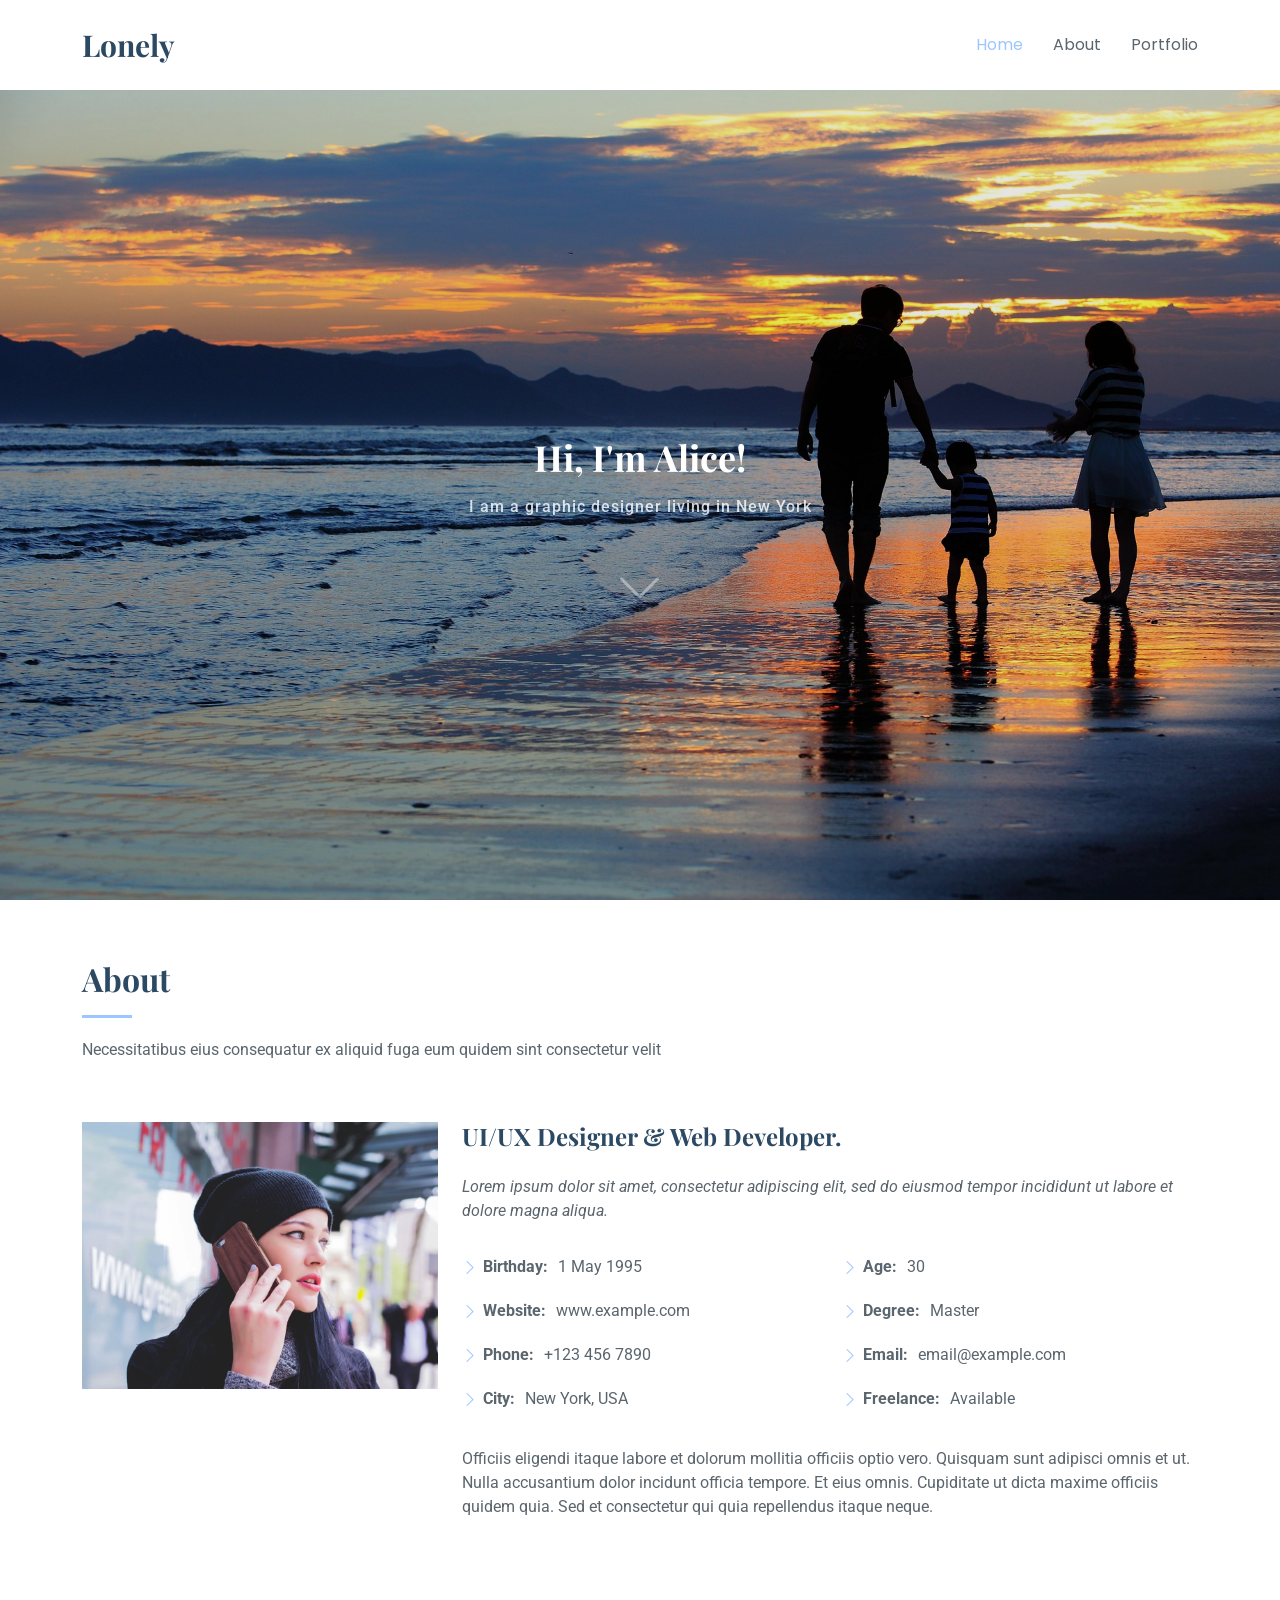
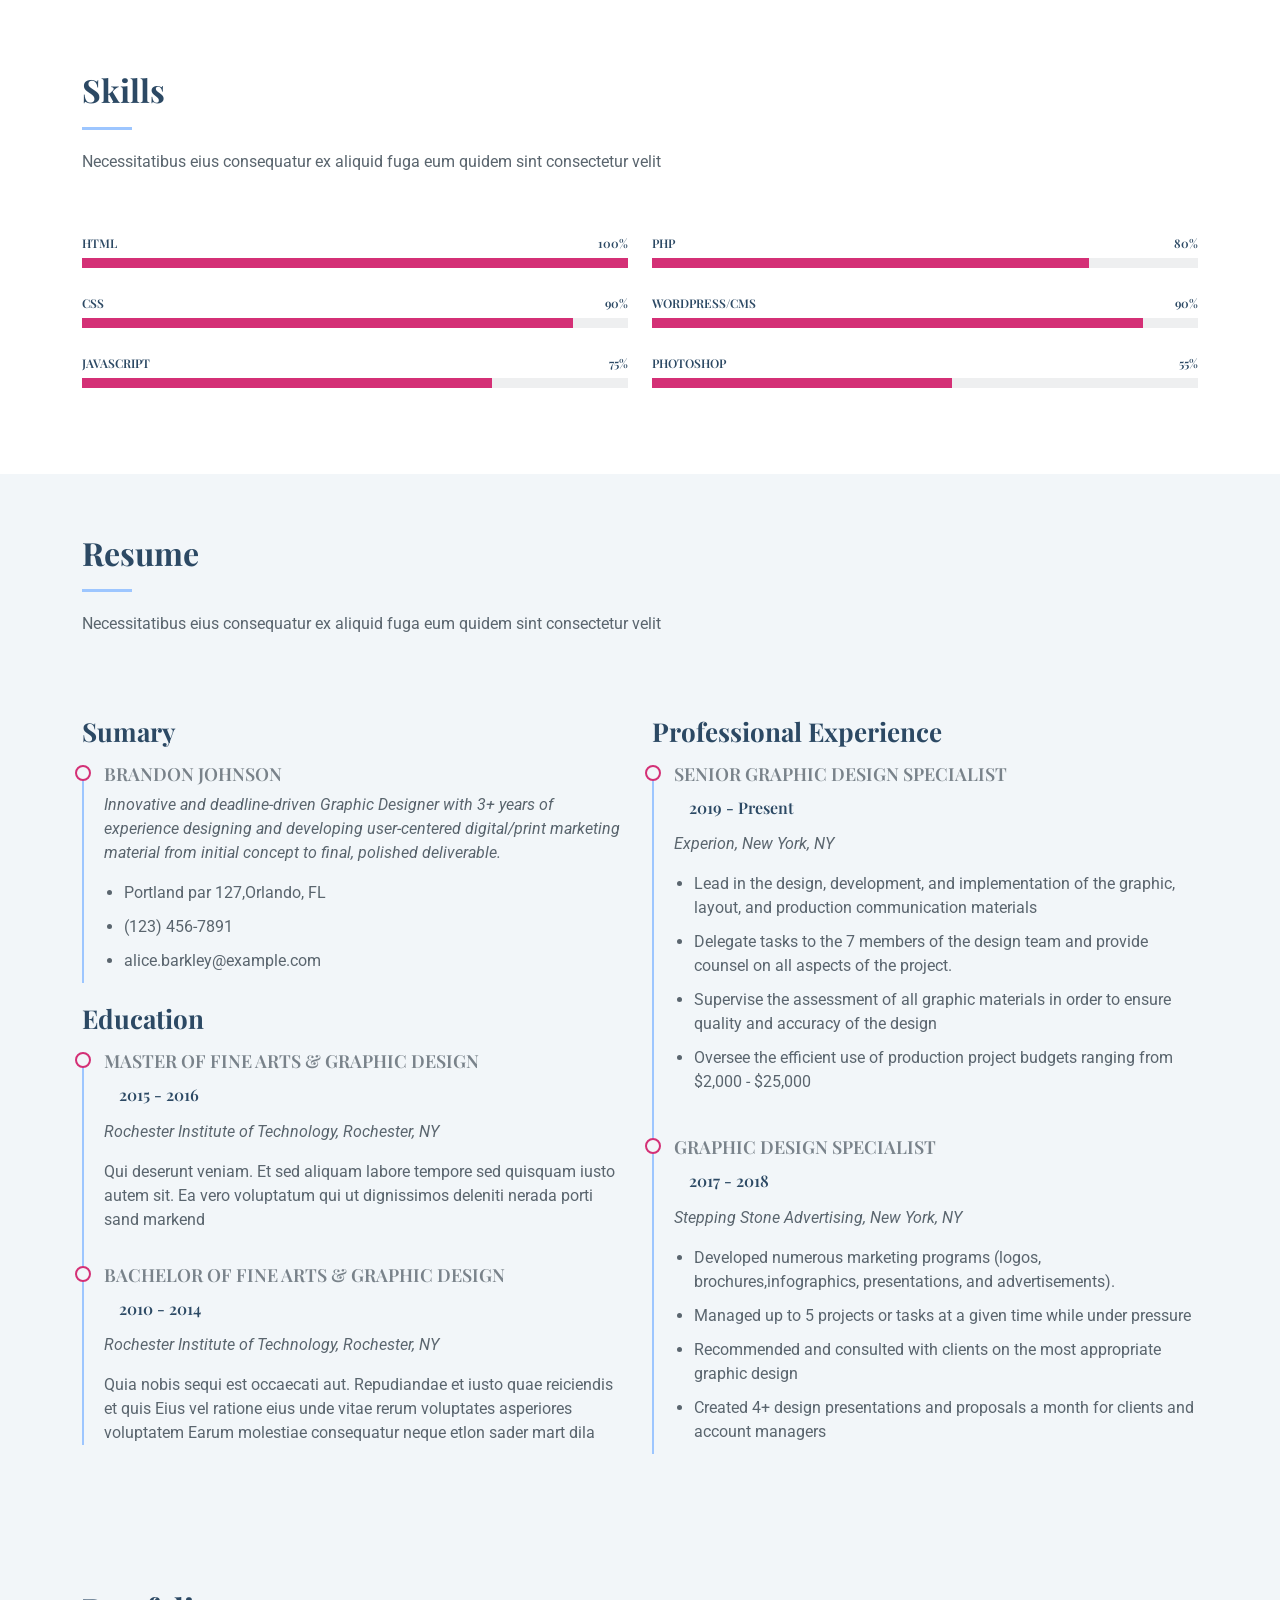
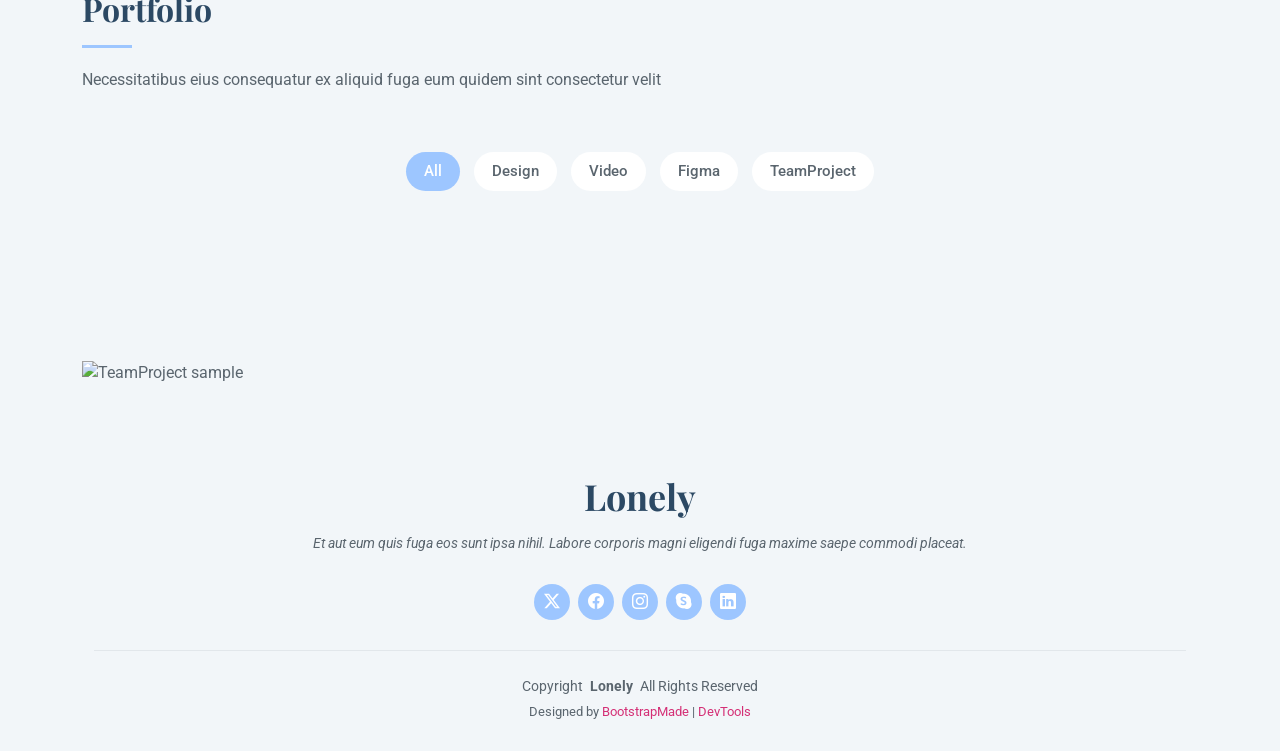
==== commit 46ecdfff: "Add files via upload" ====
--- a/index.html
+++ b/index.html
@@ -1,18 +1,15 @@
 <!DOCTYPE html>
-<html lang="ko">
+<html lang="en">
 
 <head>
   <meta charset="utf-8">
   <meta content="width=device-width, initial-scale=1.0" name="viewport">
-
-  <title>GM_Portfolio</title>
-  <meta name="author" content="구미란">
-  <meta name="description" content="안녕하세요. 디자인 영상 전문입니다.">
-  <meta name="keywords" content="포트폴리오, html, css, 영상">
-  <meta name="robots" content="noindex, nofollow">
+  <title>Index - Lonely Bootstrap Template</title>
+  <meta name="description" content="">
+  <meta name="keywords" content="">
 
   <!-- Favicons -->
-  <link href="assets/img/favicon.ico" rel="icon">
+  <link href="assets/img/favicon.png" rel="icon">
   <link href="assets/img/apple-touch-icon.png" rel="apple-touch-icon">
 
   <!-- Fonts -->
@@ -30,7 +27,13 @@
   <!-- Main CSS File -->
   <link href="assets/css/main.css" rel="stylesheet">
 
-  
+  <!-- =======================================================
+  * Template Name: Lonely
+  * Template URL: https://bootstrapmade.com/free-html-bootstrap-template-lonely/
+  * Updated: Aug 07 2024 with Bootstrap v5.3.3
+  * Author: BootstrapMade.com
+  * License: https://bootstrapmade.com/license/
+  ======================================================== -->
 </head>
 
 <body class="index-page">
@@ -41,35 +44,19 @@
       <a href="index.html" class="logo d-flex align-items-center">
         <!-- Uncomment the line below if you also wish to use an image logo -->
         <!-- <img src="assets/img/logo.png" alt=""> -->
-        <h1 class="sitename  rampart-one-regular-rm">GM</h1>
+        <h1 class="sitename">Lonely</h1>
       </a>
 
       <nav id="navmenu" class="navmenu">
         <ul>
           <li><a href="#hero" class="active">Home</a></li>
           <li><a href="#about">About</a></li>
-          <li><a href="#resume">resume</a></li>
+
           <li><a href="#portfolio">Portfolio</a></li>
-          <!-- <li class="dropdown"><a href="#"><span>Dropdown</span> <i class="bi bi-chevron-down toggle-dropdown"></i></a>
-            <ul>
-              <li><a href="#">Dropdown 1</a></li>
-              <li class="dropdown"><a href="#"><span>Deep Dropdown</span> <i class="bi bi-chevron-down toggle-dropdown"></i></a>
-                <ul>
-                  <li><a href="#">Deep Dropdown 1</a></li>
-                  <li><a href="#">Deep Dropdown 2</a></li>
-                  <li><a href="#">Deep Dropdown 3</a></li>
-                  <li><a href="#">Deep Dropdown 4</a></li>
-                  <li><a href="#">Deep Dropdown 5</a></li>
-                </ul>
-              </li>
-              <li><a href="#">Dropdown 2</a></li>
-              <li><a href="#">Dropdown 3</a></li>
-              <li><a href="#">Dropdown 4</a></li>
-            </ul>
-          </li> -->
-          <li><a href="#contact">Contact</a></li>
+
+
         </ul>
-        <i class="mobile-nav-toggle d-xl-none bi bi-view-list"></i>
+        <i class="mobile-nav-toggle d-xl-none bi bi-list"></i>
       </nav>
 
     </div>
@@ -81,9 +68,9 @@
     <section id="hero" class="hero section dark-background">
 
       <div class="container text-center" data-aos="fade-up" data-aos-delay="100">
-        <h2>Hi, I'm <span class="ms-3  rampart-one-regular-rm">GM!</span></h2>
+        <h2>Hi, I'm Alice!</h2>
         <p>I am a graphic designer living in New York<br></p>
-        <a href="#portfolio" class="btn-scroll" title="Scroll Down"><i class="bi bi-chevron-down"></i></a>
+        <a href="#about" class="btn-scroll" title="Scroll Down"><i class="bi bi-chevron-down"></i></a>
       </div>
 
     </section><!-- /Hero Section -->
@@ -93,7 +80,7 @@
 
       <!-- Section Title -->
       <div class="container section-title" data-aos="fade-up">
-        <h2 class="rampart-one-regular-rm">About</h2>
+        <h2>About</h2>
         <p>Necessitatibus eius consequatur ex aliquid fuga eum quidem sint consectetur velit</p>
       </div><!-- End Section Title -->
 
@@ -101,7 +88,7 @@
 
         <div class="row gy-4 justify-content-center">
           <div class="col-lg-4">
-            <img src="assets/img/해변.jpg" class="img-fluid" alt="">
+            <img src="assets/img/profile-img.jpg" class="img-fluid" alt="">
           </div>
           <div class="col-lg-8 content">
             <h2>UI/UX Designer &amp; Web Developer.</h2>
@@ -112,18 +99,18 @@
             <div class="row">
               <div class="col-lg-6">
                 <ul>
-                  <li><i class="bi bi-chevron-compact-right"></i> <strong>Birthday:</strong> <span>12 May 1995</span></li>
-                  <li><i class="bi bi-chevron-compact-right"></i> <strong>Website:</strong> <span>www.example.com</span></li>
-                  <li><i class="bi bi-chevron-compact-right"></i> <strong>Phone:</strong> <span>+123 456 7890</span></li>
-                  <li><i class="bi bi-chevron-compact-right"></i> <strong>City:</strong> <span>Korea, Busan</span></li>
+                  <li><i class="bi bi-chevron-right"></i> <strong>Birthday:</strong> <span>1 May 1995</span></li>
+                  <li><i class="bi bi-chevron-right"></i> <strong>Website:</strong> <span>www.example.com</span></li>
+                  <li><i class="bi bi-chevron-right"></i> <strong>Phone:</strong> <span>+123 456 7890</span></li>
+                  <li><i class="bi bi-chevron-right"></i> <strong>City:</strong> <span>New York, USA</span></li>
                 </ul>
               </div>
               <div class="col-lg-6">
                 <ul>
-                  <li><i class="bi bi-chevron-compact-right"></i> <strong>Age:</strong> <span>30</span></li>
-                  <li><i class="bi bi-chevron-compact-right"></i> <strong>Degree:</strong> <span>Master</span></li>
-                  <li><i class="bi bi-chevron-compact-right"></i> <strong>Email:</strong> <span>alfks784@naver.com</span></li>
-                  <li><i class="bi bi-chevron-compact-right"></i> <strong>Freelance:</strong> <span>Available</span></li>
+                  <li><i class="bi bi-chevron-right"></i> <strong>Age:</strong> <span>30</span></li>
+                  <li><i class="bi bi-chevron-right"></i> <strong>Degree:</strong> <span>Master</span></li>
+                  <li><i class="bi bi-chevron-right"></i> <strong>Email:</strong> <span>email@example.com</span></li>
+                  <li><i class="bi bi-chevron-right"></i> <strong>Freelance:</strong> <span>Available</span></li>
                 </ul>
               </div>
             </div>
@@ -143,7 +130,7 @@
 
       <!-- Section Title -->
       <div class="container section-title" data-aos="fade-up">
-        <h2 class="rampart-one-regular-rm">Skills</h2>
+        <h2>Skills</h2>
         <p>Necessitatibus eius consequatur ex aliquid fuga eum quidem sint consectetur velit</p>
       </div><!-- End Section Title -->
 
@@ -156,21 +143,21 @@
             <div class="progress">
               <span class="skill"><span>HTML</span> <i class="val">100%</i></span>
               <div class="progress-bar-wrap">
-                <div class="progress-bar bg-info progress-bar-striped progress-bar-animated" role="progressbar" aria-valuenow="90" aria-valuemin="0" aria-valuemax="100"></div>
+                <div class="progress-bar" role="progressbar" aria-valuenow="100" aria-valuemin="0" aria-valuemax="100"></div>
               </div>
             </div><!-- End Skills Item -->
 
             <div class="progress">
               <span class="skill"><span>CSS</span> <i class="val">90%</i></span>
               <div class="progress-bar-wrap">
-                <div class="progress-bar bg-info progress-bar-striped progress-bar-animated" role="progressbar" aria-valuenow="90" aria-valuemin="0" aria-valuemax="100"></div>
+                <div class="progress-bar" role="progressbar" aria-valuenow="90" aria-valuemin="0" aria-valuemax="100"></div>
               </div>
             </div><!-- End Skills Item -->
 
             <div class="progress">
               <span class="skill"><span>JavaScript</span> <i class="val">75%</i></span>
               <div class="progress-bar-wrap">
-                <div class="progress-bar bg-info progress-bar-striped progress-bar-animated" role="progressbar" aria-valuenow="75" aria-valuemin="0" aria-valuemax="100"></div>
+                <div class="progress-bar" role="progressbar" aria-valuenow="75" aria-valuemin="0" aria-valuemax="100"></div>
               </div>
             </div><!-- End Skills Item -->
 
@@ -179,27 +166,25 @@
           <div class="col-lg-6">
 
             <div class="progress">
-              <span class="skill"><span>Illustration</span> <i class="val">80%</i></span>
-              <div class="progress-bar-wrap">
-                <div class="progress-bar bg-info progress-bar-striped progress-bar-animated" role="progressbar" aria-valuenow="80" aria-valuemin="0" aria-valuemax="100"></div>
+              <span class="skill"><span>PHP</span> <i class="val">80%</i></span>
+              <div class="progress-bar-wrap">
+                <div class="progress-bar" role="progressbar" aria-valuenow="80" aria-valuemin="0" aria-valuemax="100"></div>
               </div>
             </div><!-- End Skills Item -->
 
             <div class="progress">
               <span class="skill"><span>WordPress/CMS</span> <i class="val">90%</i></span>
               <div class="progress-bar-wrap">
-                <div class="progress-bar bg-info progress-bar-striped progress-bar-animated" role="progressbar" aria-valuenow="90" aria-valuemin="0" aria-valuemax="100"></div>
+                <div class="progress-bar" role="progressbar" aria-valuenow="90" aria-valuemin="0" aria-valuemax="100"></div>
               </div>
             </div><!-- End Skills Item -->
 
             <div class="progress">
               <span class="skill"><span>Photoshop</span> <i class="val">55%</i></span>
               <div class="progress-bar-wrap">
-                <div class="progress-bar bg-info progress-bar-striped progress-bar-animated" role="progressbar" aria-valuenow="55" aria-valuemin="0" aria-valuemax="100"></div>
-              </div>
-            </div><!-- End Skills Item -->
-
-            
+                <div class="progress-bar" role="progressbar" aria-valuenow="55" aria-valuemin="0" aria-valuemax="100"></div>
+              </div>
+            </div><!-- End Skills Item -->
 
           </div>
 
@@ -214,7 +199,7 @@
 
       <!-- Section Title -->
       <div class="container section-title" data-aos="fade-up">
-        <h2 class="rampart-one-regular-rm">Resume</h2>
+        <h2>Resume</h2>
         <p>Necessitatibus eius consequatur ex aliquid fuga eum quidem sint consectetur velit</p>
       </div><!-- End Section Title -->
 
@@ -286,12 +271,12 @@
 
     </section><!-- /Resume Section -->
 
-    <!-- Portfolio Section -->
+<!-- Portfolio Section -->
     <section id="portfolio" class="portfolio section light-background">
 
       <!-- Section Title -->
       <div class="container section-title" data-aos="fade-up">
-        <h2 class="rampart-one-regular-rm">Portfolio</h2>
+        <h2>Portfolio</h2>
         <p>Necessitatibus eius consequatur ex aliquid fuga eum quidem sint consectetur velit</p>
       </div><!-- End Section Title -->
 
@@ -300,106 +285,136 @@
         <div class="isotope-layout" data-default-filter="*" data-layout="masonry" data-sort="original-order">
 
           <ul class="portfolio-filters isotope-filters" data-aos="fade-up" data-aos-delay="100">
-            <li data-filter="*" class="filter-active">전 체</li>
-            <li data-filter=".filter-app">디자인</li>
-            <li data-filter=".filter-product">영 상</li>
-            <li data-filter=".filter-branding">피그마</li>
-            <li data-filter=".filter-web">W E B</li>
+            <li data-filter="*" class="filter-active">All</li>
+            <li data-filter=".filter-design">Design</li>
+            <li data-filter=".filter-video">Video</li>
+            <li data-filter=".filter-figma">Figma</li>
+            <li data-filter=".filter-teamproject">TeamProject</li>
           </ul><!-- End Portfolio Filters -->
 
           <div class="row gy-4 isotope-container" data-aos="fade-up" data-aos-delay="200">
 
-            <div class="col-lg-4 col-md-6 portfolio-item isotope-item filter-web">
-              <img src="assets/img/해변.jpg" class="img-fluid" alt="">
-              <div class="portfolio-info">
-                <h4>디자인1</h4>
-                <p>Lorem ipsum, dolor sit</p>
-                
-                <!-- <a href="assets/img/masonry-portfolio/masonry-portfolio-1.jpg" title="App 1" data-gallery="portfolio-gallery-app" class="glightbox preview-link"><i class="bi bi-zoom-in"></i></a> -->
-                <a href="portfolio-details-1.html" title="More Details" class="details-link"><i class="bi bi-link-45deg"></i></a>
-              </div>
-            </div><!-- End Portfolio Item -->
-
-            <div class="col-lg-4 col-md-6 portfolio-item isotope-item filter-product">
-              <img src="assets/img/masonry-portfolio/masonry-portfolio-2.jpg" class="img-fluid" alt="">
-              <div class="portfolio-info">
-                <h4>영 상 1</h4>
-                <p>Lorem ipsum, dolor sit</p>
-                
-                <a href="portfolio-details-1.html" title="More Details" class="details-link"><i class="bi bi-link-45deg"></i></a>
-              </div>
-            </div><!-- End Portfolio Item -->
-
-            <div class="col-lg-4 col-md-6 portfolio-item isotope-item filter-branding">
-              <img src="assets/img/masonry-portfolio/masonry-portfolio-3.jpg" class="img-fluid" alt="">
-              <div class="portfolio-info">
-                <h4>Branding 1</h4>
-                <p>Lorem ipsum, dolor sit</p>
-                <a href="assets/img/masonry-portfolio/masonry-portfolio-3.jpg" title="Branding 1" data-gallery="portfolio-gallery-branding" class="glightbox preview-link"><i class="bi bi-zoom-in"></i></a>
+            <div class="col-lg-4 col-md-6 portfolio-item isotope-item filter-design">
+              <div class="portfolio-thumbnail">
+                <img src="assets/img/thumbnails/thum_d01.png" class="img-fluid" alt="">
+              </div>
+              <div class="portfolio-info">
+                <h4>Design 1</h4>
+                <p>Lorem ipsum, dolor sit</p>
+                <a href="assets/img/details/detail_d01.png" data-gallery="portfolio-gallery-design" class="glightbox preview-link"><i class="bi bi-zoom-in"></i></a>
+
+              </div>
+            </div><!-- End Portfolio Item -->
+
+            <div class="col-lg-4 col-md-6 portfolio-item isotope-item filter-video">
+              <div class="portfolio-thumbnail">
+                <img src="assets/img/thumbnails/thum_d02.png" class="img-fluid" alt="">
+              </div>
+              <div class="portfolio-info">
+                <h4>Video 1</h4>
+                <p>Lorem ipsum, dolor sit</p>
+
+                <a href="video-details.html" title="More Details" class="details-link"><i class="bi bi-link-45deg"></i></a>
+              </div>
+            </div><!-- End Portfolio Item -->
+
+            <div class="col-lg-4 col-md-6 portfolio-item isotope-item filter-figma">
+              <a href="figma-details.html" class="portfolio-thumbnail" aria-label="View Figma project details">
+                <img src="assets/img/thumbnails/thum_d03.png" class="img-fluid" alt="">
+              </a>
+              <div class="portfolio-info">
+                <h4>Figma 1</h4>
+                <p>Lorem ipsum, dolor sit</p>
+                <a href="assets/img/details/app-1.png" data-gallery="portfolio-gallery-figma" class="glightbox preview-link"><i class="bi bi-zoom-in"></i></a>
+                <a href="figma-details.html" title="More Details" class="details-link"><i class="bi bi-link-45deg"></i></a>
+              </div>
+            </div><!-- End Portfolio Item -->
+
+            <div class="col-lg-4 col-md-6 portfolio-item isotope-item filter-design">
+              <div class="portfolio-thumbnail">
+                <img src="assets/img/thumbnails/masonry-portfolio-4.jpg" class="img-fluid" alt="">
+              </div>
+              <div class="portfolio-info">
+                <h4>Design 2</h4>
+                <p>Lorem ipsum, dolor sit</p>
+                <a href="assets/img/details/app-1.png" data-gallery="portfolio-gallery-design" class="glightbox preview-link"><i class="bi bi-zoom-in"></i></a>
+
+              </div>
+            </div><!-- End Portfolio Item -->
+
+            <div class="col-lg-4 col-md-6 portfolio-item isotope-item filter-video">
+              <div class="portfolio-thumbnail">
+                <img src="assets/img/thumbnails/masonry-portfolio-5.jpg" class="img-fluid" alt="">
+              </div>
+              <div class="portfolio-info">
+                <h4>Video 2</h4>
+                <p>Lorem ipsum, dolor sit</p>
+
+                <a href="video-details.html" title="More Details" class="details-link"><i class="bi bi-link-45deg"></i></a>
+              </div>
+            </div><!-- End Portfolio Item -->
+
+            <div class="col-lg-4 col-md-6 portfolio-item isotope-item filter-figma">
+              <a href="figma-details.html" class="portfolio-thumbnail" aria-label="View Figma project details">
+                <img src="assets/img/thumbnails/masonry-portfolio-6.jpg" class="img-fluid" alt="">
+              </a>
+              <div class="portfolio-info">
+                <h4>Figma 2</h4>
+                <p>Lorem ipsum, dolor sit</p>
+                <a href="assets/img/details/app-1.png" data-gallery="portfolio-gallery-figma" class="glightbox preview-link"><i class="bi bi-zoom-in"></i></a>
+                <a href="figma-details.html" title="More Details" class="details-link"><i class="bi bi-link-45deg"></i></a>
+              </div>
+            </div><!-- End Portfolio Item -->
+
+            <div class="col-lg-4 col-md-6 portfolio-item isotope-item filter-design">
+              <div class="portfolio-thumbnail">
+                <img src="assets/img/thumbnails/masonry-portfolio-7.jpg" class="img-fluid" alt="">
+              </div>
+              <div class="portfolio-info">
+                <h4>Design 3</h4>
+                <p>Lorem ipsum, dolor sit</p>
+                <a href="assets/img/details/app-1.png" data-gallery="portfolio-gallery-design" class="glightbox preview-link"><i class="bi bi-zoom-in"></i></a>
+
+              </div>
+            </div><!-- End Portfolio Item -->
+
+            <div class="col-lg-4 col-md-6 portfolio-item isotope-item filter-video">
+              <div class="portfolio-thumbnail">
+                <img src="assets/img/thumbnails/masonry-portfolio-8.jpg" class="img-fluid" alt="">
+              </div>
+              <div class="portfolio-info">
+                <h4>Video 3</h4>
+                <p>Lorem ipsum, dolor sit</p>
+
+                <a href="video-details.html" title="More Details" class="details-link"><i class="bi bi-link-45deg"></i></a>
+              </div>
+            </div><!-- End Portfolio Item -->
+
+            <div class="col-lg-4 col-md-6 portfolio-item isotope-item filter-figma">
+              <a href="figma-details.html" class="portfolio-thumbnail" aria-label="View Figma project details">
+                <img src="assets/img/thumbnails/masonry-portfolio-9.jpg" class="img-fluid" alt="">
+              </a>
+              <div class="portfolio-info">
+                <h4>Figma 3</h4>
+                <p>Lorem ipsum, dolor sit</p>
+                <a href="assets/img/details/app-1.png" data-gallery="portfolio-gallery-figma" class="glightbox preview-link"><i class="bi bi-zoom-in"></i></a>
+                <a href="figma-details.html" title="More Details" class="details-link"><i class="bi bi-link-45deg"></i></a>
+              </div>
+            </div><!-- End Portfolio Item -->
+
+            <!-- TeamProject sample: replace assets/img/thumbnails/teamproject-1.jpg with your team project thumbnail. -->
+            <div class="col-lg-4 col-md-6 portfolio-item isotope-item filter-teamproject">
+              <div class="portfolio-thumbnail">
+                <img src="assets/img/thumbnails/teamproject-1.jpg" class="img-fluid" alt="TeamProject sample">
+              </div>
+              <div class="portfolio-info">
+                <h4>TeamProject 1</h4>
+                <p>Team project sample</p>
+                <a href="assets/img/details/app-1.png" data-gallery="portfolio-gallery-teamproject" class="glightbox preview-link"><i class="bi bi-zoom-in"></i></a>
                 <a href="portfolio-details.html" title="More Details" class="details-link"><i class="bi bi-link-45deg"></i></a>
               </div>
             </div><!-- End Portfolio Item -->
 
-            <div class="col-lg-4 col-md-6 portfolio-item isotope-item filter-app">
-              <img src="assets/img/masonry-portfolio/masonry-portfolio-4.jpg" class="img-fluid" alt="">
-              <div class="portfolio-info">
-                <h4>App 2</h4>
-                <p>Lorem ipsum, dolor sit</p>
-                <a href="assets/img/masonry-portfolio/masonry-portfolio-4.jpg" title="App 2" data-gallery="portfolio-gallery-app" class="glightbox preview-link"><i class="bi bi-zoom-in"></i></a>
-                <a href="portfolio-details.html" title="More Details" class="details-link"><i class="bi bi-link-45deg"></i></a>
-              </div>
-            </div><!-- End Portfolio Item -->
-
-            <div class="col-lg-4 col-md-6 portfolio-item isotope-item filter-product">
-              <img src="assets/img/masonry-portfolio/masonry-portfolio-5.jpg" class="img-fluid" alt="">
-              <div class="portfolio-info">
-                <h4>영 상 2</h4>
-                <p>Lorem ipsum, dolor sit</p>
-                <a href="assets/img/masonry-portfolio/masonry-portfolio-5.jpg" title="Product 2" data-gallery="portfolio-gallery-product" class="glightbox preview-link"><i class="bi bi-zoom-in"></i></a>
-                <a href="portfolio-details-3.html" title="More Details" class="details-link"><i class="bi bi-link-45deg"></i></a>
-              </div>
-            </div><!-- End Portfolio Item -->
-
-            <div class="col-lg-4 col-md-6 portfolio-item isotope-item filter-branding">
-              <img src="assets/img/masonry-portfolio/masonry-portfolio-6.jpg" class="img-fluid" alt="">
-              <div class="portfolio-info">
-                <h4>Branding 2</h4>
-                <p>Lorem ipsum, dolor sit</p>
-                <a href="assets/img/masonry-portfolio/masonry-portfolio-6.jpg" title="Branding 2" data-gallery="portfolio-gallery-branding" class="glightbox preview-link"><i class="bi bi-zoom-in"></i></a>
-                <a href="portfolio-details.html" title="More Details" class="details-link"><i class="bi bi-link-45deg"></i></a>
-              </div>
-            </div><!-- End Portfolio Item -->
-
-            <div class="col-lg-4 col-md-6 portfolio-item isotope-item filter-app">
-              <img src="assets/img/masonry-portfolio/masonry-portfolio-7.jpg" class="img-fluid" alt="">
-              <div class="portfolio-info">
-                <h4>App 3</h4>
-                <p>Lorem ipsum, dolor sit</p>
-                <a href="assets/img/masonry-portfolio/masonry-portfolio-7.jpg" title="App 3" data-gallery="portfolio-gallery-app" class="glightbox preview-link"><i class="bi bi-zoom-in"></i></a>
-                <a href="portfolio-details.html" title="More Details" class="details-link"><i class="bi bi-link-45deg"></i></a>
-              </div>
-            </div><!-- End Portfolio Item -->
-
-            <div class="col-lg-4 col-md-6 portfolio-item isotope-item filter-product">
-              <img src="assets/img/masonry-portfolio/masonry-portfolio-8.jpg" class="img-fluid" alt="">
-              <div class="portfolio-info">
-                <h4>Product 3</h4>
-                <p>Lorem ipsum, dolor sit</p>
-                <a href="assets/img/masonry-portfolio/masonry-portfolio-8.jpg" title="Product 3" data-gallery="portfolio-gallery-product" class="glightbox preview-link"><i class="bi bi-zoom-in"></i></a>
-                <a href="portfolio-details.html" title="More Details" class="details-link"><i class="bi bi-link-45deg"></i></a>
-              </div>
-            </div><!-- End Portfolio Item -->
-
-            <div class="col-lg-4 col-md-6 portfolio-item isotope-item filter-branding">
-              <img src="assets/img/masonry-portfolio/masonry-portfolio-9.jpg" class="img-fluid" alt="">
-              <div class="portfolio-info">
-                <h4>Branding 3</h4>
-                <p>Lorem ipsum, dolor sit</p>
-                <a href="assets/img/masonry-portfolio/masonry-portfolio-9.jpg" title="Branding 2" data-gallery="portfolio-gallery-branding" class="glightbox preview-link"><i class="bi bi-zoom-in"></i></a>
-                <a href="portfolio-details.html" title="More Details" class="details-link"><i class="bi bi-link-45deg"></i></a>
-              </div>
-            </div><!-- End Portfolio Item -->
-
           </div><!-- End Portfolio Container -->
 
         </div>
@@ -408,87 +423,12 @@
 
     </section><!-- /Portfolio Section -->
 
-    <!-- Contact Section -->
-    <section id="contact" class="contact section">
-
-      <!-- Section Title -->
-      <div class="container section-title" data-aos="fade-up">
-        <h2 class="rampart-one-regular-rm">Contact</h2>
-        <p>Necessitatibus eius consequatur ex aliquid fuga eum quidem sint consectetur velit</p>
-      </div><!-- End Section Title -->
-
-      <div class="container" data-aos="fade" data-aos-delay="100">
-
-        <div class="row gy-4">
-
-          <div class="col-lg-4">
-            <div class="info-item d-flex" data-aos="fade-up" data-aos-delay="200">
-              <i class="bi bi-geo flex-shrink-0"></i>
-              <div>
-                <h3>Address</h3>
-                <p>A108 Adam Street, New York, NY 535022</p>
-              </div>
-            </div><!-- End Info Item -->
-
-            <div class="info-item d-flex" data-aos="fade-up" data-aos-delay="300">
-              <i class="bi bi-telephone flex-shrink-0"></i>
-              <div>
-                <h3>Call Us</h3>
-                <p>+1 5589 55488 55</p>
-              </div>
-            </div><!-- End Info Item -->
-
-            <div class="info-item d-flex" data-aos="fade-up" data-aos-delay="400">
-              <i class="bi bi-envelope flex-shrink-0"></i>
-              <div>
-                <h3>Email Us</h3>
-                <p>info@example.com</p>
-              </div>
-            </div><!-- End Info Item -->
-
-          </div>
-
-          <div class="col-lg-8">
-            <form action="#" method="post" class="php-email-form" data-aos="fade-up" data-aos-delay="200">
-              <div class="row gy-4">
-
-                <div class="col-md-6">
-                  <input type="text" name="name" class="form-control" placeholder="Your Name" required="">
-                </div>
-
-                <div class="col-md-6 ">
-                  <input type="email" class="form-control" name="email" placeholder="Your Email" required="">
-                </div>
-
-                <div class="col-md-12">
-                  <input type="text" class="form-control" name="subject" placeholder="Subject" required="">
-                </div>
-
-                <div class="col-md-12">
-                  <textarea class="form-control" name="message" rows="6" placeholder="Message" required=""></textarea>
-                </div>
-
-                <div class="col-md-12 text-center">
-                  
-
-                  <button type="submit">Send Message</button>
-                  <button type="submit">Reset Message</button>
-                </div>
-
-              </div>
-            </form>
-          </div><!-- End Contact Form -->
-
-        </div>
-
-      </div>
-
-    </section><!-- /Contact Section -->
-
-  </main>
+</main>
 
   <footer id="footer" class="footer light-background">
     <div class="container">
+      <h3 class="sitename">Lonely</h3>
+      <p>Et aut eum quis fuga eos sunt ipsa nihil. Labore corporis magni eligendi fuga maxime saepe commodi placeat.</p>
       <div class="social-links d-flex justify-content-center">
         <a href=""><i class="bi bi-twitter-x"></i></a>
         <a href=""><i class="bi bi-facebook"></i></a>
@@ -500,13 +440,19 @@
         <div class="copyright">
           <span>Copyright</span> <strong class="px-1 sitename">Lonely</strong> <span>All Rights Reserved</span>
         </div>
-        
+        <div class="credits">
+          <!-- All the links in the footer should remain intact. -->
+          <!-- You can delete the links only if you've purchased the pro version. -->
+          <!-- Licensing information: https://bootstrapmade.com/license/ -->
+          <!-- Purchase the pro version with working PHP/AJAX contact form: [buy-url] -->
+          Designed by <a href="https://bootstrapmade.com/">BootstrapMade</a> | <a href="https://bootstrapmade.com/tools/">DevTools</a>
+        </div>
       </div>
     </div>
   </footer>
 
   <!-- Scroll Top -->
-  <a href="#" id="scroll-top" class="scroll-top d-flex align-items-center justify-content-center"><i class="bi bi-cloud-arrow-up-fill"></i></a>
+  <a href="#" id="scroll-top" class="scroll-top d-flex align-items-center justify-content-center"><i class="bi bi-arrow-up-short"></i></a>
 
   <!-- Preloader -->
   <div id="preloader"></div>
